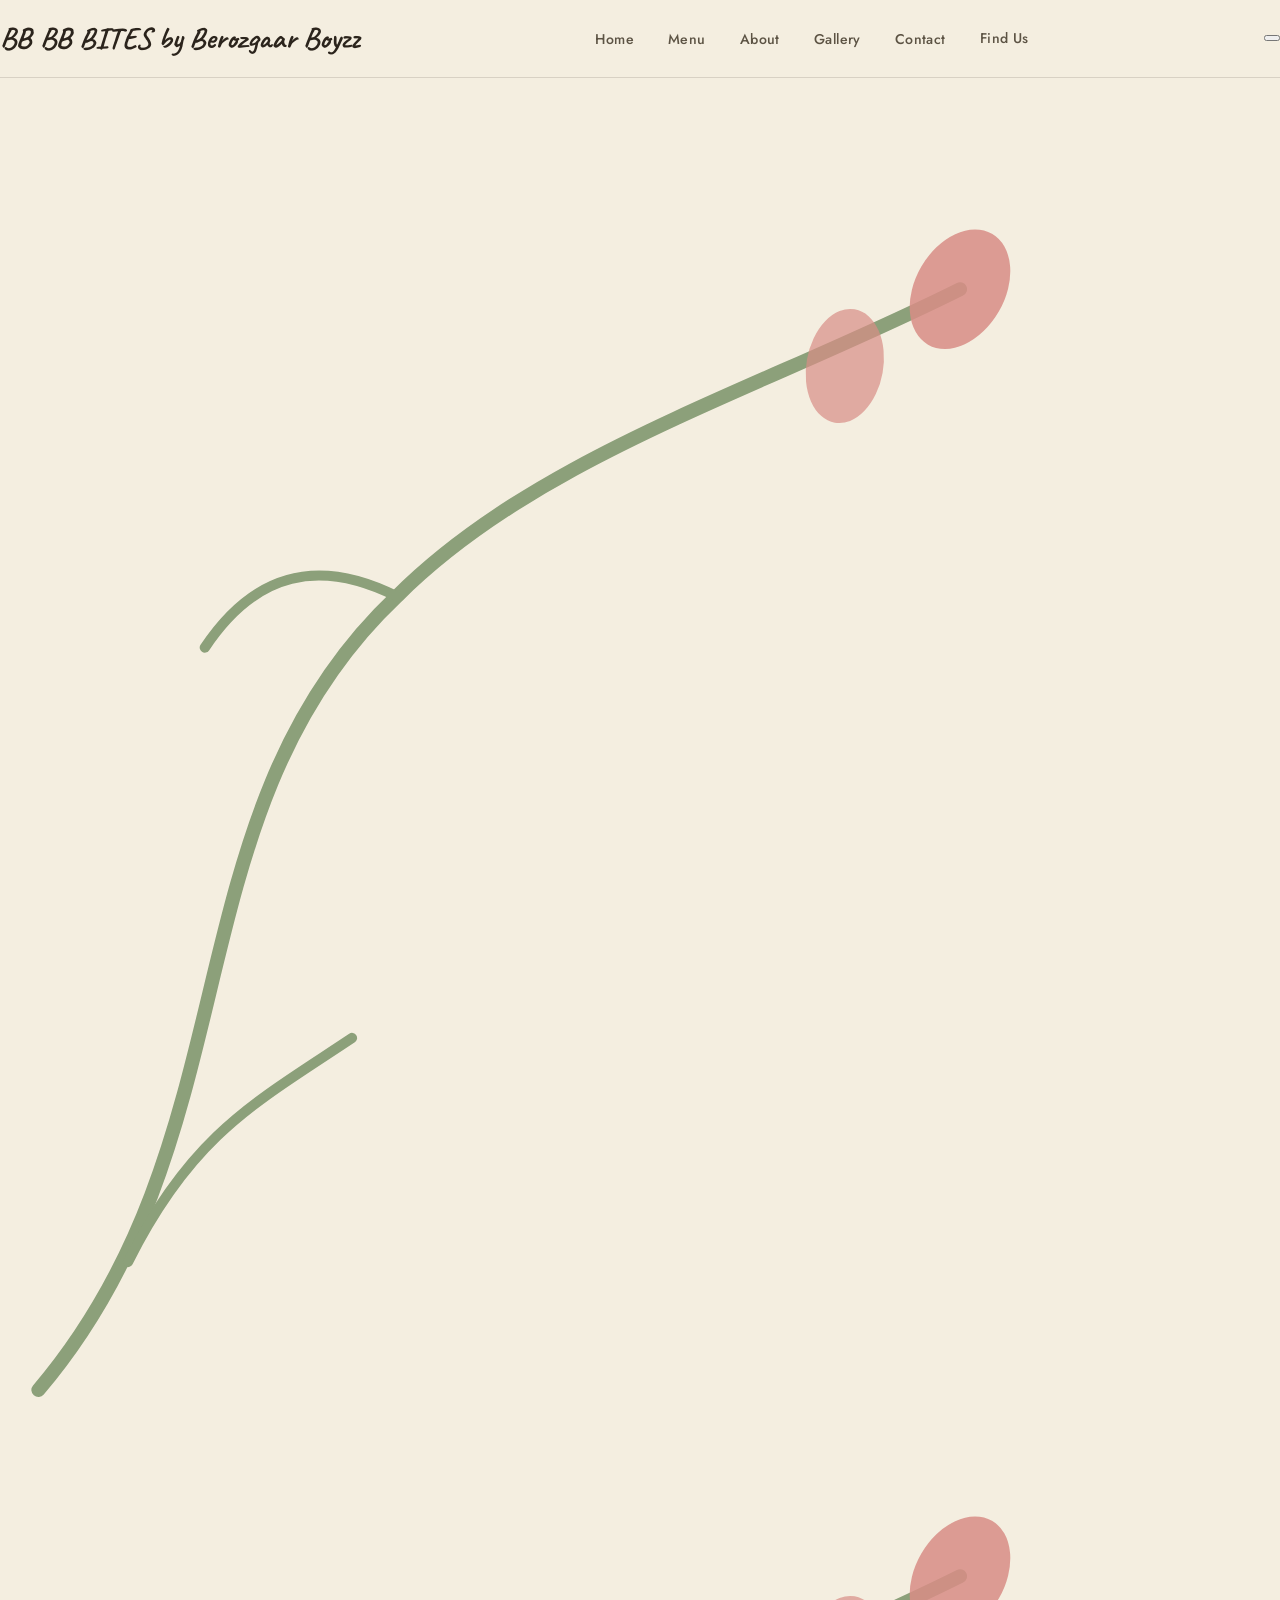
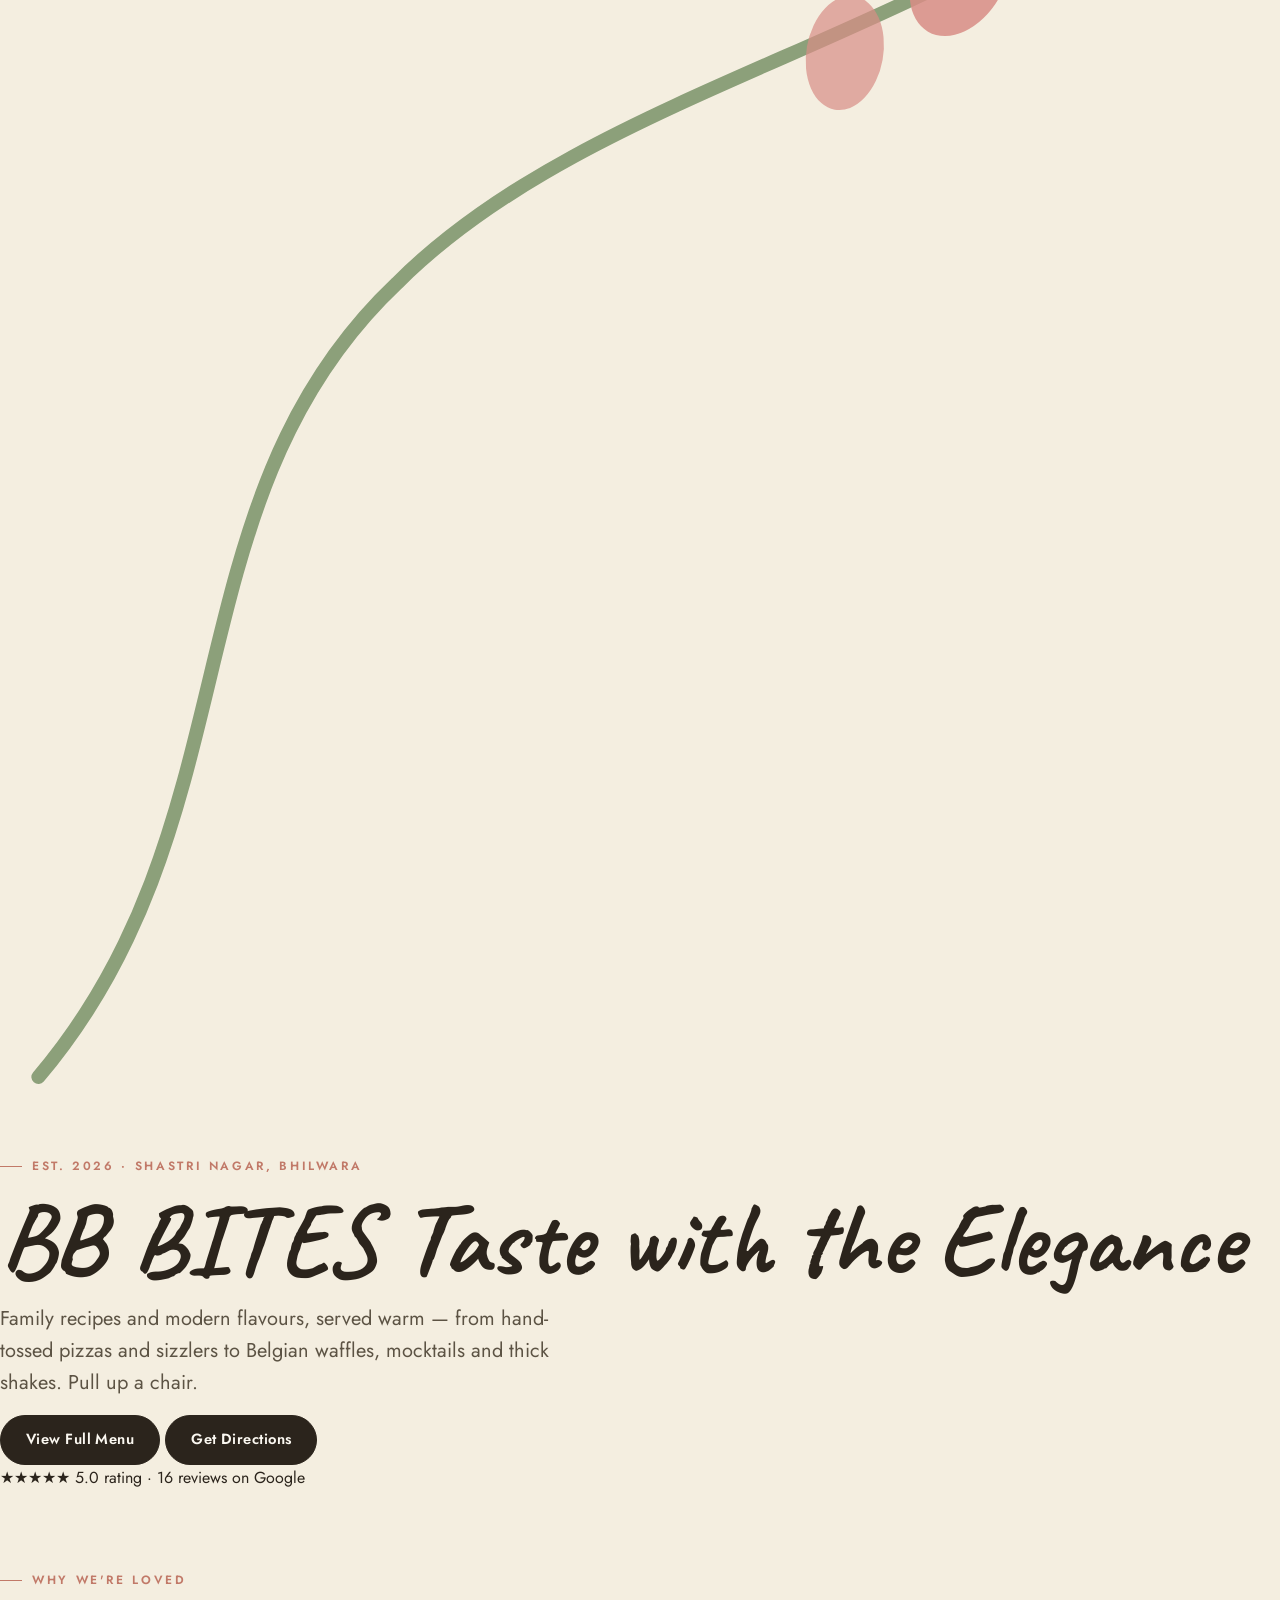
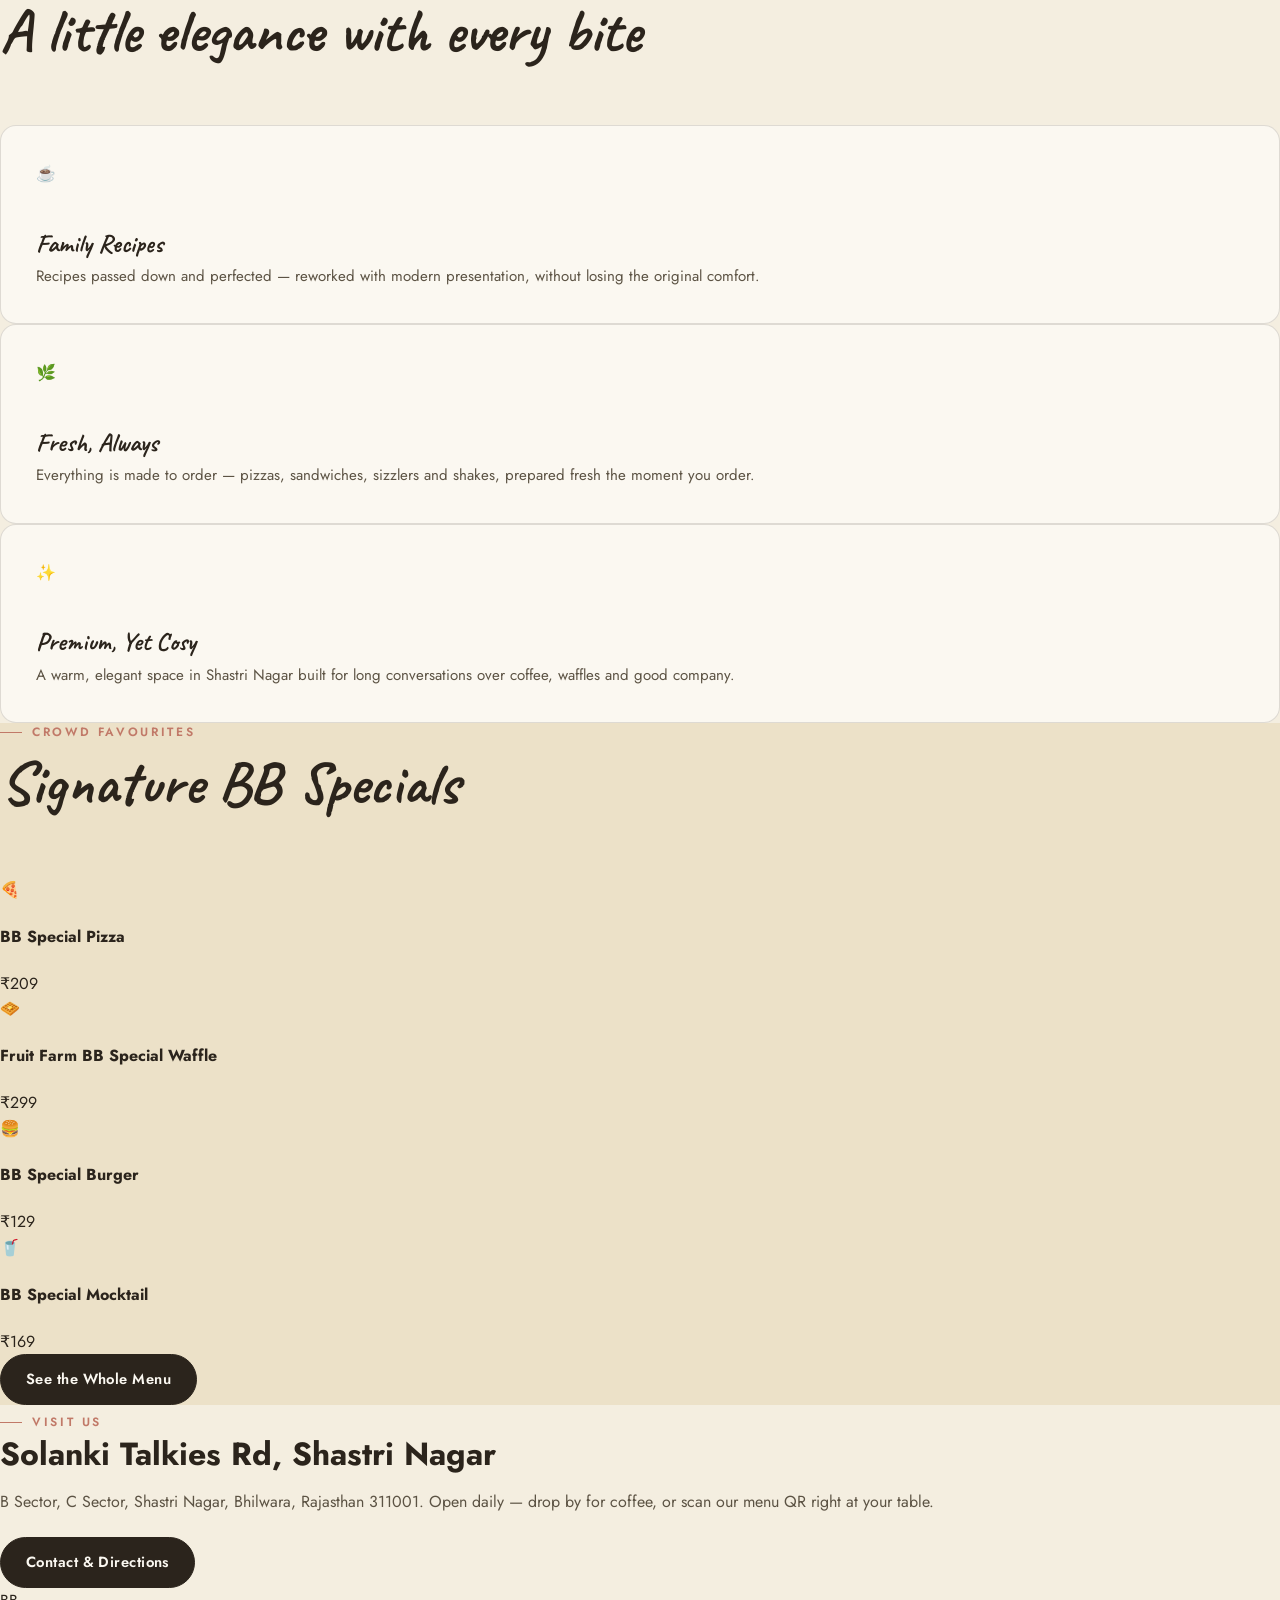
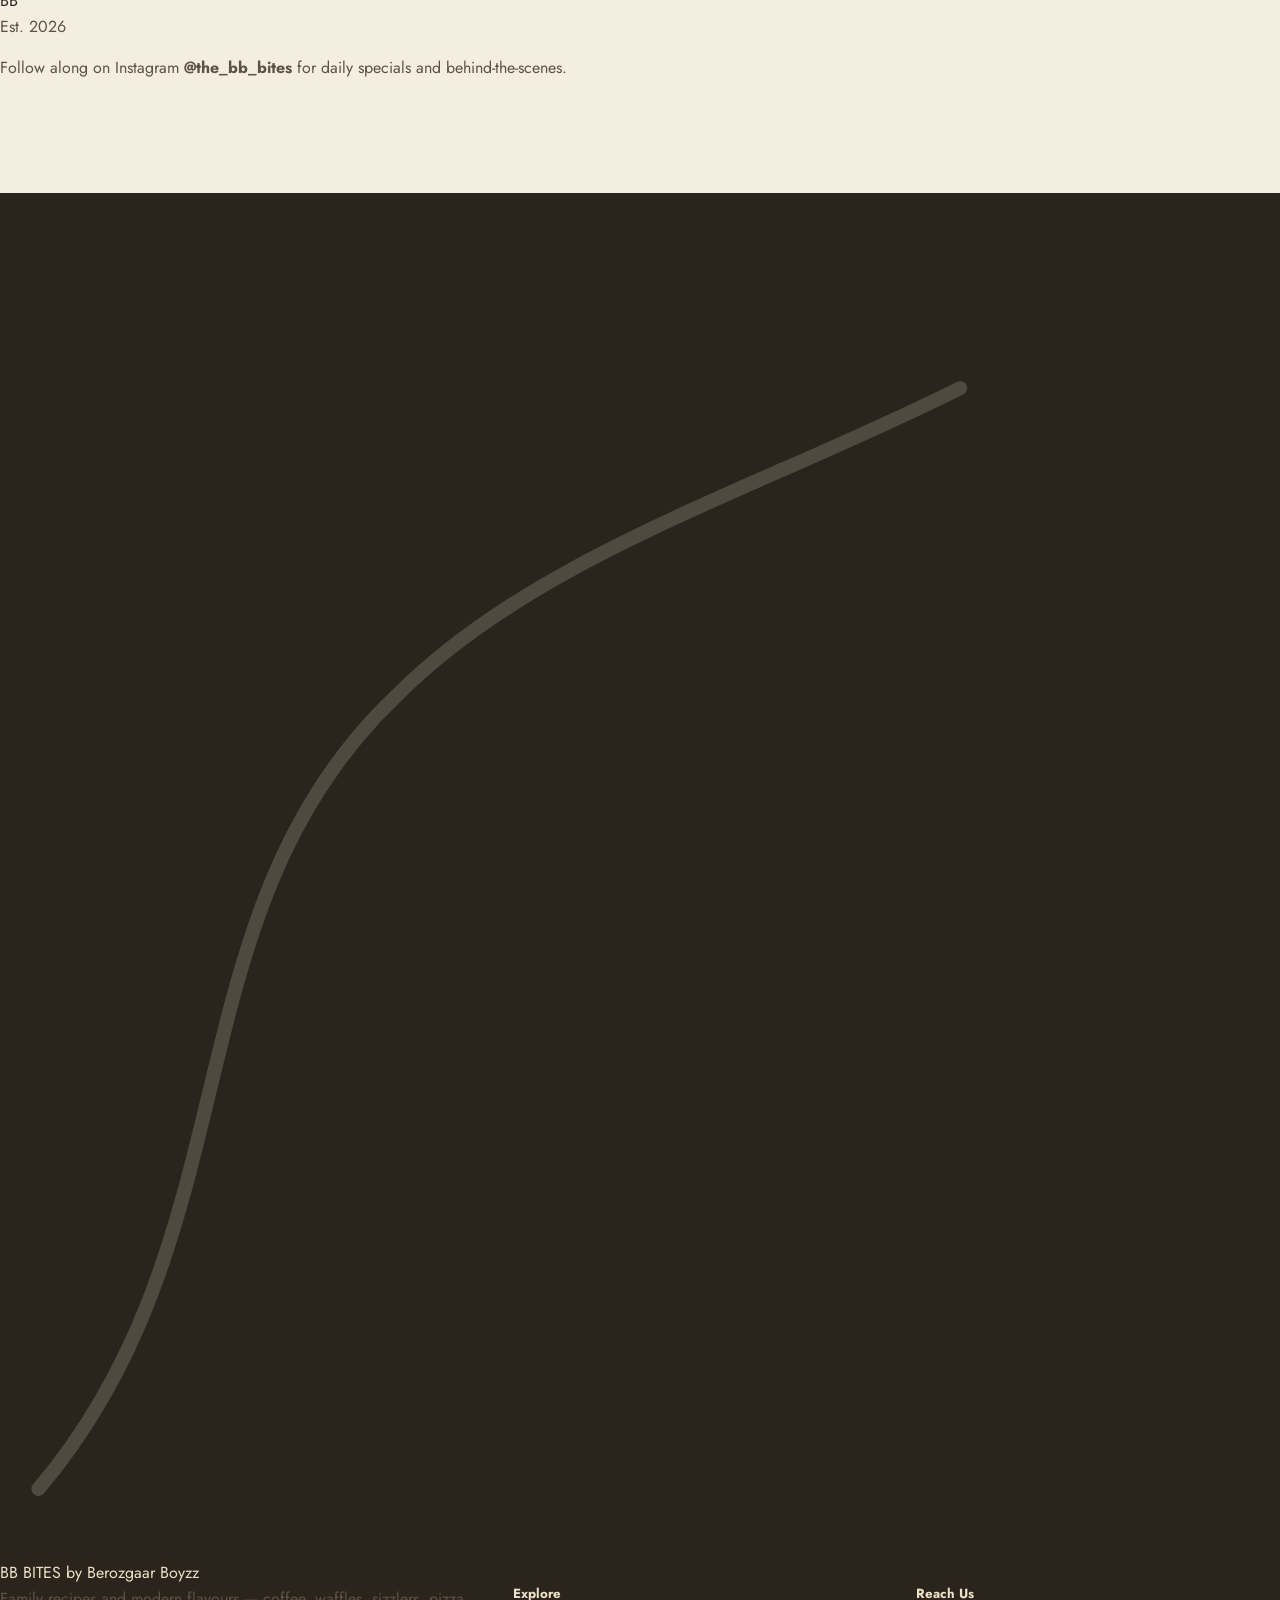
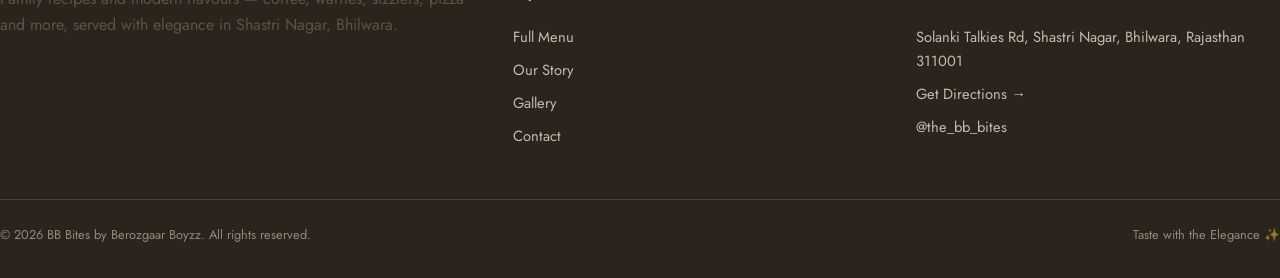
==== index.html @ 4255283d "Fix stylesheet link in index.html" ====
<!DOCTYPE html>
<html lang="en">
<head>
<meta charset="UTF-8">
<meta name="viewport" content="width=device-width, initial-scale=1.0">
<title>BB Bites by Berozgaar Boyzz — Taste with the Elegance</title>
<meta name="description" content="BB Bites — a cosy Bhilwara cafe serving coffee, waffles, sizzlers, pizza, shakes and more. Family recipes, modern flavours.">
<link rel="icon" href="data:,">
<link rel="stylesheet" href="style.css">
</head>
<body>

<header class="site-header">
  <nav class="nav wrap">
    <a href="index.html" class="brand">
      <span class="brand-badge">BB</span>
      <span class="brand-text">
        <span class="name">BB BITES</span>
        <span class="tag">by Berozgaar Boyzz</span>
      </span>
    </a>
    <ul class="nav-links">
      <li><a href="index.html">Home</a></li>
      <li><a href="menu.html">Menu</a></li>
      <li><a href="about.html">About</a></li>
      <li><a href="gallery.html">Gallery</a></li>
      <li><a href="contact.html">Contact</a></li>
      <li><a href="contact.html#location" class="nav-cta">Find Us</a></li>
    </ul>
    <button class="burger" aria-label="Toggle menu" aria-expanded="false"><span></span></button>
  </nav>
</header>

<main>

  <!-- HERO -->
  <section class="hero">
    <div class="hero-blob"></div>
    <svg class="leaf-corner tl" viewBox="0 0 200 200" aria-hidden="true">
      <path d="M6 190 C 40 150, 26 100, 62 66 C 84 44, 118 34, 150 18" stroke="#8CA07A" stroke-width="2.2" fill="none" stroke-linecap="round"/>
      <path d="M20 170 C 30 150, 40 145, 55 135" stroke="#8CA07A" stroke-width="1.6" fill="none" stroke-linecap="round"/>
      <ellipse cx="150" cy="18" rx="7" ry="10" fill="#D98E86" opacity="0.85" transform="rotate(30 150 18)"/>
      <ellipse cx="132" cy="30" rx="6" ry="9" fill="#D98E86" opacity="0.7" transform="rotate(10 132 30)"/>
      <path d="M62 66 C 50 60, 40 62, 32 74" stroke="#8CA07A" stroke-width="1.6" fill="none" stroke-linecap="round"/>
    </svg>
    <svg class="leaf-corner tr" viewBox="0 0 200 200" aria-hidden="true">
      <path d="M6 190 C 40 150, 26 100, 62 66 C 84 44, 118 34, 150 18" stroke="#8CA07A" stroke-width="2.2" fill="none" stroke-linecap="round"/>
      <ellipse cx="150" cy="18" rx="7" ry="10" fill="#D98E86" opacity="0.85" transform="rotate(30 150 18)"/>
      <ellipse cx="132" cy="30" rx="6" ry="9" fill="#D98E86" opacity="0.7" transform="rotate(10 132 30)"/>
    </svg>
    <div class="wrap">
      <span class="eyebrow">Est. 2026 · Shastri Nagar, Bhilwara</span>
      <h1>BB BITES
        <span class="script">Taste with the Elegance</span>
      </h1>
      <p class="lede">Family recipes and modern flavours, served warm — from hand-tossed pizzas and sizzlers to Belgian waffles, mocktails and thick shakes. Pull up a chair.</p>
      <div class="hero-actions">
        <a href="menu.html" class="btn btn-solid">View Full Menu</a>
        <a href="contact.html#location" class="btn btn-outline">Get Directions</a>
      </div>
      <div class="rating-strip">
        <span class="stars">★★★★★</span>
        <span>5.0 rating · 16 reviews on Google</span>
      </div>
    </div>
  </section>

  <!-- WHY BB BITES -->
  <section class="section">
    <div class="wrap">
      <div class="section-head">
        <span class="eyebrow">Why we're loved</span>
        <h2>A little elegance with every bite</h2>
        <div class="divider"></div>
      </div>
      <div class="grid-3">
        <div class="card">
          <div class="icon">☕</div>
          <h3>Family Recipes</h3>
          <p>Recipes passed down and perfected — reworked with modern presentation, without losing the original comfort.</p>
        </div>
        <div class="card">
          <div class="icon">🌿</div>
          <h3>Fresh, Always</h3>
          <p>Everything is made to order — pizzas, sandwiches, sizzlers and shakes, prepared fresh the moment you order.</p>
        </div>
        <div class="card">
          <div class="icon">✨</div>
          <h3>Premium, Yet Cosy</h3>
          <p>A warm, elegant space in Shastri Nagar built for long conversations over coffee, waffles and good company.</p>
        </div>
      </div>
    </div>
  </section>

  <!-- SIGNATURE PICKS -->
  <section class="section" style="background:var(--cream-deep);">
    <div class="wrap">
      <div class="section-head">
        <span class="eyebrow">Crowd favourites</span>
        <h2>Signature BB Specials</h2>
        <div class="divider"></div>
      </div>
      <div class="dish-strip">
        <div class="dish">
          <span class="emoji">🍕</span>
          <h4>BB Special Pizza</h4>
          <span class="price">₹209</span>
        </div>
        <div class="dish">
          <span class="emoji">🧇</span>
          <h4>Fruit Farm BB Special Waffle</h4>
          <span class="price">₹299</span>
        </div>
        <div class="dish">
          <span class="emoji">🍔</span>
          <h4>BB Special Burger</h4>
          <span class="price">₹129</span>
        </div>
        <div class="dish">
          <span class="emoji">🥤</span>
          <h4>BB Special Mocktail</h4>
          <span class="price">₹169</span>
        </div>
      </div>
      <div class="insta-cta">
        <a href="menu.html" class="btn btn-outline">See the Whole Menu</a>
      </div>
    </div>
  </section>

  <!-- QUICK CONTACT / QR TEASER -->
  <section class="section">
    <div class="wrap grid-2">
      <div>
        <span class="eyebrow">Visit us</span>
        <h2 style="font-family:var(--f-display); font-size:2rem; margin:0.2em 0 0.5em;">Solanki Talkies Rd, Shastri Nagar</h2>
        <p style="color:var(--ink-soft); line-height:1.7;">B Sector, C Sector, Shastri Nagar, Bhilwara, Rajasthan 311001. Open daily — drop by for coffee, or scan our menu QR right at your table.</p>
        <div class="hero-actions" style="justify-content:flex-start; margin-top:1.4rem;">
          <a href="contact.html" class="btn btn-solid">Contact &amp; Directions</a>
        </div>
      </div>
      <div class="story-figure">
        <div class="badge-lg">BB</div>
        <p class="est">Est. 2026</p>
        <p style="color:var(--ink-soft); margin-top:10px;">Follow along on Instagram <strong>@the_bb_bites</strong> for daily specials and behind-the-scenes.</p>
      </div>
    </div>
  </section>

</main>

<footer class="site-footer">
  <svg class="leaf-corner br" viewBox="0 0 200 200" aria-hidden="true" style="opacity:0.18;">
    <path d="M6 190 C 40 150, 26 100, 62 66 C 84 44, 118 34, 150 18" stroke="#F8F2E4" stroke-width="2.2" fill="none" stroke-linecap="round"/>
  </svg>
  <div class="wrap">
    <div class="footer-grid">
      <div class="footer-brand">
        <span class="name">BB BITES</span>
        <span class="tag">by Berozgaar Boyzz</span>
        <p>Family recipes and modern flavours — coffee, waffles, sizzlers, pizza and more, served with elegance in Shastri Nagar, Bhilwara.</p>
      </div>
      <div class="footer-col">
        <h5>Explore</h5>
        <a href="menu.html">Full Menu</a>
        <a href="about.html">Our Story</a>
        <a href="gallery.html">Gallery</a>
        <a href="contact.html">Contact</a>
      </div>
      <div class="footer-col">
        <h5>Reach Us</h5>
        <p>Solanki Talkies Rd, Shastri Nagar, Bhilwara, Rajasthan 311001</p>
        <a href="https://maps.app.goo.gl/3ur3Chd5AxErweRk6?g_st=iw" target="_blank" rel="noopener">Get Directions →</a>
        <a href="https://instagram.com/the_bb_bites" target="_blank" rel="noopener">@the_bb_bites</a>
      </div>
    </div>
    <div class="footer-bottom">
      <span>© 2026 BB Bites by Berozgaar Boyzz. All rights reserved.</span>
      <span>Taste with the Elegance ✨</span>
    </div>
  </div>
</footer>

<script src="js/script.js"></script>
</body>
</html>
---- style.css ----
/* ==========================================================================
   BB BITES — by Berozgaar Boyzz
   Design tokens: warm cream paper, espresso ink linework, dusty blush
   coffee-cherry accent, sage leaf accent, brushed marker headings.
   ========================================================================== */

@import url('https://fonts.googleapis.com/css2?family=Caveat:wght@500;600;700&family=Jost:ital,wght@0,300;0,400;0,500;0,600;0,700;1,400&display=swap');

:root{
  --cream:        #f4eee0;
  --cream-deep:   #ece1c8;
  --paper:        #fbf8f1;
  --ink:          #2b241c;
  --ink-soft:     #5c5344;
  --blush:        #d9a79c;
  --blush-deep:   #c17968;
  --sage:         #90996e;
  --sage-deep:    #6d7650;
  --gold:         #b9924f;
  --line:         rgba(43,36,28,0.14);

  --script: 'Caveat', cursive;
  --body: 'Jost', sans-serif;

  --radius-s: 6px;
  --radius-m: 16px;
  --radius-l: 32px;

  --shadow: 0 10px 30px -12px rgba(43,36,28,0.25);
  --maxw: 1180px;

  --ease: cubic-bezier(.22,1,.36,1);
}

*, *::before, *::after{ box-sizing: border-box; }
html{ scroll-behavior: smooth; }

@media (prefers-reduced-motion: reduce){
  html{ scroll-behavior: auto; }
  *, *::before, *::after{
    animation-duration: 0.01ms !important;
    animation-iteration-count: 1 !important;
    transition-duration: 0.01ms !important;
    scroll-behavior: auto !important;
  }
}

body{
  margin: 0;
  background: var(--cream);
  color: var(--ink);
  font-family: var(--body);
  font-weight: 400;
  line-height: 1.6;
  -webkit-font-smoothing: antialiased;
  overflow-x: hidden;
}

img{ max-width: 100%; display: block; }
a{ color: inherit; text-decoration: none; }
ul{ list-style: none; margin: 0; padding: 0; }
button{ font-family: inherit; }

::selection{ background: var(--blush); color: var(--paper); }

:focus-visible{
  outline: 2px solid var(--blush-deep);
  outline-offset: 3px;
  border-radius: 4px;
}

.container{
  width: 100%;
  max-width: var(--maxw);
  margin-inline: auto;
  padding-inline: clamp(20px, 5vw, 56px);
}

/* ---------- background texture: soft organic blobs, everywhere ---------- */
.blob-field{
  position: absolute;
  inset: 0;
  overflow: hidden;
  pointer-events: none;
  z-index: 0;
}
.blob{
  position: absolute;
  border-radius: 50%;
  filter: blur(2px);
  opacity: 0.55;
}
.blob.--blush{ background: var(--blush); }
.blob.--sage{ background: var(--sage); opacity: 0.35; }
.blob.--gold{ background: var(--gold); opacity: 0.25; }

/* ---------- typography ---------- */
.eyebrow{
  font-family: var(--body);
  font-size: 0.75rem;
  letter-spacing: 0.22em;
  text-transform: uppercase;
  color: var(--blush-deep);
  font-weight: 600;
  display: inline-flex;
  align-items: center;
  gap: 10px;
}
.eyebrow::before{
  content:'';
  width: 22px;
  height: 1px;
  background: var(--blush-deep);
  display: inline-block;
}

h1, h2, h3, .script{
  font-family: var(--script);
  font-weight: 700;
  line-height: 1.05;
  margin: 0;
  color: var(--ink);
}

h1{ font-size: clamp(3.2rem, 9vw, 6.4rem); }
h2{ font-size: clamp(2.4rem, 6vw, 3.8rem); }
h3{ font-size: clamp(1.7rem, 4vw, 2.2rem); }

p{ margin: 0 0 1rem; color: var(--ink-soft); }
p:last-child{ margin-bottom: 0; }

.lede{
  font-size: clamp(1.05rem, 2vw, 1.25rem);
  max-width: 46ch;
  color: var(--ink-soft);
}

.section-head{
  display: flex;
  flex-direction: column;
  gap: 10px;
  margin-bottom: clamp(2rem, 5vw, 3.2rem);
}
.section-head.--center{ align-items: center; text-align: center; }

/* ---------- buttons ---------- */
.btn{
  --btn-bg: var(--ink);
  --btn-fg: var(--paper);
  display: inline-flex;
  align-items: center;
  gap: 10px;
  padding: 0.85em 1.7em;
  border-radius: 999px;
  background: var(--btn-bg);
  color: var(--btn-fg);
  font-weight: 600;
  font-size: 0.92rem;
  letter-spacing: 0.03em;
  border: 1px solid var(--btn-bg);
  cursor: pointer;
  transition: transform .35s var(--ease), background .3s var(--ease), color .3s var(--ease);
  white-space: nowrap;
}
.btn:hover{ transform: translateY(-3px); }
.btn.--ghost{
  --btn-bg: transparent;
  --btn-fg: var(--ink);
  border-color: var(--ink);
}
.btn.--ghost:hover{ background: var(--ink); color: var(--paper); }
.btn.--blush{ --btn-bg: var(--blush-deep); --btn-fg: var(--paper); border-color: var(--blush-deep); }
.btn-row{ display: flex; gap: 14px; flex-wrap: wrap; }

/* ---------- header / nav ---------- */
.site-header{
  position: sticky;
  top: 0;
  z-index: 100;
  background: rgba(244,238,224,0.86);
  backdrop-filter: blur(10px) saturate(1.1);
  border-bottom: 1px solid var(--line);
}
.nav{
  display: flex;
  align-items: center;
  justify-content: space-between;
  padding-block: 14px;
}
.brand{
  display: flex;
  align-items: baseline;
  gap: 8px;
  font-family: var(--script);
  font-size: 1.9rem;
  font-weight: 700;
  color: var(--ink);
}
.brand small{
  font-family: var(--body);
  font-size: 0.6rem;
  letter-spacing: 0.18em;
  text-transform: uppercase;
  color: var(--blush-deep);
  font-weight: 600;
}
.nav-links{
  display: flex;
  align-items: center;
  gap: clamp(18px, 3vw, 34px);
}
.nav-links a{
  position: relative;
  font-size: 0.88rem;
  letter-spacing: 0.03em;
  font-weight: 500;
  color: var(--ink-soft);
  padding-block: 4px;
}
.nav-links a::after{
  content:'';
  position: absolute;
  left: 0; right: 0; bottom: -3px;
  height: 2px;
  background: var(--blush-deep);
  transform: scaleX(0);
  transform-origin: right;
  transition: transform .35s var(--ease);
}
.nav-links a:hover,
.nav-links a[aria-current="page"]{ color: var(--ink); }
.nav-links a:hover::after,
.nav-links a[aria-current="page"]::after{ transform: scaleX(1); transform-origin: left; }

.nav-cta{ display: flex; align-items: center; gap: 16px; }
.nav-toggle{
  display: none;
  width: 42px; height: 42px;
  border-radius: 50%;
  border: 1px solid var(--line);
  background: var(--paper);
  align-items: center;
  justify-content: center;
  cursor: pointer;
}
.nav-toggle span,
.nav-toggle span::before,
.nav-toggle span::after{
  content:'';
  display: block;
  width: 18px; height: 2px;
  background: var(--ink);
  position: relative;
  transition: transform .3s var(--ease), opacity .3s var(--ease);
}
.nav-toggle span::before{ position: absolute; top: -6px; }
.nav-toggle span::after{ position: absolute; top: 6px; }
.nav-toggle[aria-expanded="true"] span{ background: transparent; }
.nav-toggle[aria-expanded="true"] span::before{ transform: translateY(6px) rotate(45deg); }
.nav-toggle[aria-expanded="true"] span::after{ transform: translateY(-6px) rotate(-45deg); }

/* ---------- footer ---------- */
.site-footer{
  background: var(--ink);
  color: var(--cream-deep);
  padding-block: clamp(3rem, 8vw, 5rem) 2rem;
  margin-top: clamp(4rem, 10vw, 7rem);
}
.footer-grid{
  display: grid;
  grid-template-columns: 1.3fr 1fr 1fr;
  gap: 2.5rem;
  padding-bottom: 2.5rem;
  border-bottom: 1px solid rgba(244,238,224,0.14);
}
.site-footer .brand{ color: var(--cream); }
.site-footer .brand small{ color: var(--blush); }
.footer-col h4{
  font-family: var(--body);
  font-size: 0.75rem;
  letter-spacing: 0.18em;
  text-transform: uppercase;
  color: var(--blush);
  margin: 0 0 1rem;
}
.footer-col a, .footer-col p{
  display: block;
  color: rgba(244,238,224,0.75);
  font-size: 0.92rem;
  margin-bottom: 0.6rem;
}
.footer-col a:hover{ color: var(--cream); }
.footer-bottom{
  display: flex;
  justify-content: space-between;
  flex-wrap: wrap;
  gap: 10px;
  padding-top: 1.6rem;
  font-size: 0.8rem;
  color: rgba(244,238,224,0.5);
}

/* ---------- reveal on scroll ---------- */
.reveal{
  opacity: 0;
  transform: translateY(26px);
  transition: opacity .8s var(--ease), transform .8s var(--ease);
}
.reveal.is-visible{ opacity: 1; transform: none; }

/* ---------- hero ---------- */
.hero{
  position: relative;
  padding-block: clamp(3.5rem, 10vw, 6rem) clamp(3rem, 8vw, 5rem);
  overflow: hidden;
}
.hero-inner{
  position: relative;
  z-index: 1;
  display: grid;
  grid-template-columns: 1fr;
  gap: 2rem;
  text-align: center;
  justify-items: center;
}
.hero .eyebrow{ margin-bottom: 0.4rem; }
.hero h1{ margin-block: 0.2rem 0.6rem; }
.hero-tag{
  font-family: var(--script);
  font-size: clamp(1.2rem, 2.4vw, 1.7rem);
  color: var(--blush-deep);
}
.stamp{
  position: relative;
  width: 120px; height: 120px;
  border: 1.5px dashed var(--sage-deep);
  border-radius: 50%;
  display: flex;
  align-items: center;
  justify-content: center;
  transform: rotate(-8deg);
  margin-top: 1rem;
}
.stamp span{
  font-family: var(--script);
  font-size: 0.95rem;
  font-weight: 700;
  color: var(--sage-deep);
  text-align: center;
  line-height: 1.2;
}

/* ---------- page hero (inner pages) ---------- */
.page-hero{
  position: relative;
  padding-block: clamp(3rem, 8vw, 4.5rem) clamp(2rem, 5vw, 3rem);
  text-align: center;
}
.page-hero .eyebrow{ justify-content: center; }
.page-hero h1{ margin-top: 0.3rem; }

/* ---------- cards / grid ---------- */
.grid{
  display: grid;
  gap: clamp(1.2rem, 3vw, 2rem);
}
.grid.--3{ grid-template-columns: repeat(3, 1fr); }
.grid.--4{ grid-template-columns: repeat(4, 1fr); }
.grid.--2{ grid-template-columns: repeat(2, 1fr); }

.card{
  background: var(--paper);
  border: 1px solid var(--line);
  border-radius: var(--radius-m);
  padding: clamp(1.6rem, 3vw, 2.2rem);
  transition: transform .4s var(--ease), box-shadow .4s var(--ease);
}
.card:hover{ transform: translateY(-6px); box-shadow: var(--shadow); }
.card .icon{
  width: 52px; height: 52px;
  margin-bottom: 1.1rem;
  color: var(--blush-deep);
}
.card h3{ font-size: 1.6rem; margin-bottom: 0.4rem; }
.card p{ font-size: 0.94rem; }

/* ---------- menu (ticket style) ---------- */
.menu-tabs{
  display: flex;
  flex-wrap: wrap;
  gap: 10px;
  justify-content: center;
  margin-bottom: clamp(2rem, 5vw, 3rem);
}
.menu-tab{
  padding: 0.55em 1.3em;
  border-radius: 999px;
  border: 1px solid var(--line);
  background: var(--paper);
  font-size: 0.85rem;
  font-weight: 500;
  letter-spacing: 0.03em;
  color: var(--ink-soft);
  cursor: pointer;
  transition: all .3s var(--ease);
}
.menu-tab:hover{ border-color: var(--blush-deep); color: var(--ink); }
.menu-tab.is-active{
  background: var(--ink);
  border-color: var(--ink);
  color: var(--paper);
}

.menu-groups{
  display: grid;
  grid-template-columns: repeat(2, 1fr);
  gap: clamp(1.5rem, 3vw, 2.5rem);
}
.menu-card{
  background: var(--paper);
  border-radius: var(--radius-m);
  border: 1px solid var(--line);
  padding: clamp(1.6rem, 3vw, 2.2rem);
  position: relative;
}
.menu-card::before{
  content: attr(data-index);
  position: absolute;
  top: 18px; right: 22px;
  font-family: var(--script);
  font-size: 2.4rem;
  color: var(--line);
  font-weight: 700;
  line-height: 1;
}
.menu-card-head{
  display: flex;
  align-items: baseline;
  gap: 10px;
  margin-bottom: 1.3rem;
  border-bottom: 1px dashed var(--line);
  padding-bottom: 0.9rem;
}
.menu-card-head h3{ font-size: 1.9rem; }
.menu-card-head span{
  font-size: 0.72rem;
  letter-spacing: 0.14em;
  text-transform: uppercase;
  color: var(--sage-deep);
  font-weight: 600;
}
.menu-item{
  display: flex;
  align-items: baseline;
  gap: 8px;
  padding-block: 0.5rem;
  font-size: 0.97rem;
}
.menu-item .name{ color: var(--ink); font-weight: 500; white-space: nowrap; }
.menu-item .leader{
  flex: 1;
  border-bottom: 1px dotted var(--line);
  transform: translateY(-4px);
  min-width: 12px;
}
.menu-item .price{
  font-weight: 600;
  color: var(--blush-deep);
  white-space: nowrap;
  font-variant-numeric: tabular-nums;
}
.menu-item .note{
  display: block;
  font-size: 0.76rem;
  color: var(--ink-soft);
  opacity: 0.8;
}

/* ---------- gallery ---------- */
.gallery-grid{
  display: grid;
  grid-template-columns: repeat(4, 1fr);
  gap: 1rem;
}
.gallery-tile{
  aspect-ratio: 1;
  border-radius: var(--radius-m);
  display: flex;
  flex-direction: column;
  align-items: center;
  justify-content: center;
  gap: 0.6rem;
  text-align: center;
  padding: 1rem;
  position: relative;
  overflow: hidden;
  border: 1px solid var(--line);
}
.gallery-tile svg{ width: 40%; height: 40%; color: var(--ink); opacity: 0.85; }
.gallery-tile span{
  font-family: var(--script);
  font-size: 1.25rem;
  font-weight: 700;
}
.gallery-tile.--a{ background: var(--blush); }
.gallery-tile.--b{ background: var(--cream-deep); }
.gallery-tile.--c{ background: var(--sage); opacity: 0.9; }
.gallery-tile.--d{ background: var(--paper); }
.gallery-tile.--wide{ grid-column: span 2; }

/* ---------- about ---------- */
.about-split{
  display: grid;
  grid-template-columns: 0.9fr 1.1fr;
  gap: clamp(2rem, 6vw, 4rem);
  align-items: center;
}
.timeline{
  display: flex;
  flex-direction: column;
  gap: 1.6rem;
  margin-top: 1rem;
}
.timeline-item{
  display: grid;
  grid-template-columns: 90px 1fr;
  gap: 1rem;
  padding-bottom: 1.6rem;
  border-bottom: 1px solid var(--line);
}
.timeline-item:last-child{ border-bottom: none; padding-bottom: 0; }
.timeline-item .yr{
  font-family: var(--script);
  font-size: 1.6rem;
  font-weight: 700;
  color: var(--blush-deep);
}
.timeline-item h4{
  font-family: var(--body);
  font-weight: 600;
  margin: 0 0 0.3rem;
  font-size: 1rem;
}
.timeline-item p{ font-size: 0.92rem; }

.value-list{
  display: grid;
  grid-template-columns: repeat(2,1fr);
  gap: 1.2rem;
  margin-top: 2rem;
}
.value-list li{
  display: flex;
  gap: 0.8rem;
  align-items: flex-start;
  font-size: 0.92rem;
  color: var(--ink-soft);
}
.value-list li b{ color: var(--ink); display:block; font-size: 0.98rem; margin-bottom: 2px;}

/* ---------- contact ---------- */
.contact-grid{
  display: grid;
  grid-template-columns: 1.1fr 0.9fr;
  gap: clamp(2rem, 5vw, 3rem);
  align-items: start;
}
.info-list{ display: flex; flex-direction: column; gap: 1.4rem; margin-top: 1.6rem; }
.info-row{ display: flex; gap: 1rem; align-items: flex-start; }
.info-row .icon{ width: 26px; height: 26px; color: var(--blush-deep); flex-shrink: 0; margin-top: 3px; }
.info-row h4{ font-family: var(--body); font-weight: 600; font-size: 0.95rem; margin: 0 0 2px; }
.info-row p{ font-size: 0.9rem; }

.rating-chip{
  display: inline-flex;
  align-items: center;
  gap: 8px;
  background: var(--paper);
  border: 1px solid var(--line);
  border-radius: 999px;
  padding: 0.5em 1em;
  font-size: 0.85rem;
  font-weight: 600;
  margin-top: 1.2rem;
}
.rating-chip .stars{ color: var(--gold); letter-spacing: 1px; }

.map-wrap{
  border-radius: var(--radius-l);
  overflow: hidden;
  border: 1px solid var(--line);
  box-shadow: var(--shadow);
}
.map-wrap iframe{ width: 100%; height: 360px; border: 0; display: block; }

.qr-card{
  background: var(--paper);
  border: 1px solid var(--line);
  border-radius: var(--radius-l);
  padding: clamp(1.8rem, 4vw, 2.6rem);
  text-align: center;
  position: relative;
}
.qr-card::before,
.qr-card::after{
  content:'';
  position: absolute;
  width: 22px; height: 22px;
  border-radius: 50%;
  background: var(--cream);
  top: 50%;
  transform: translateY(-50%);
}
.qr-card::before{ left: -11px; }
.qr-card::after{ right: -11px; }
#qrcode{
  display: inline-flex;
  padding: 14px;
  background: var(--paper);
  border: 1.5px dashed var(--sage-deep);
  border-radius: var(--radius-s);
  margin-block: 1.2rem;
}
#qrcode img, #qrcode canvas{ display: block; border-radius: 4px; }
.qr-card .fallback-link{
  font-size: 0.8rem;
  word-break: break-all;
  color: var(--ink-soft);
}

.social-row{ display: flex; gap: 12px; margin-top: 1.4rem; }
.social-btn{
  width: 44px; height: 44px;
  border-radius: 50%;
  border: 1px solid var(--line);
  display: flex;
  align-items: center;
  justify-content: center;
  transition: all .3s var(--ease);
}
.social-btn:hover{ background: var(--ink); color: var(--paper); transform: translateY(-3px); }
.social-btn svg{ width: 18px; height: 18px; }

/* ---------- misc bands ---------- */
.band{
  padding-block: clamp(3rem, 8vw, 5rem);
  position: relative;
}
.band.--paper{ background: var(--paper); }
.band.--ink{ background: var(--ink); color: var(--cream); }
.band.--ink h2, .band.--ink .script{ color: var(--cream); }
.band.--ink p{ color: rgba(244,238,224,0.75); }

.marquee{
  overflow: hidden;
  white-space: nowrap;
  border-top: 1px solid var(--line);
  border-bottom: 1px solid var(--line);
  padding-block: 1rem;
}
.marquee-track{
  display: inline-flex;
  gap: 2.4rem;
  animation: marquee 26s linear infinite;
}
.marquee span{
  font-family: var(--script);
  font-size: 1.6rem;
  color: var(--ink-soft);
  display: inline-flex;
  align-items: center;
  gap: 2.4rem;
}
.marquee span::after{ content:'✦'; color: var(--blush-deep); font-size: 1rem; }
@keyframes marquee{
  from{ transform: translateX(0); }
  to{ transform: translateX(-50%); }
}

/* ==========================================================================
   Responsive
   ========================================================================== */
@media (max-width: 980px){
  .grid.--4{ grid-template-columns: repeat(2, 1fr); }
  .grid.--3{ grid-template-columns: repeat(2, 1fr); }
  .menu-groups{ grid-template-columns: 1fr; }
  .about-split{ grid-template-columns: 1fr; }
  .contact-grid{ grid-template-columns: 1fr; }
  .value-list{ grid-template-columns: 1fr; }
  .footer-grid{ grid-template-columns: 1fr 1fr; }
}

@media (max-width: 760px){
  .nav-links{
    position: fixed;
    inset: 68px 16px auto 16px;
    background: var(--paper);
    border: 1px solid var(--line);
    border-radius: var(--radius-m);
    flex-direction: column;
    align-items: flex-start;
    padding: 1.4rem;
    gap: 1.1rem;
    box-shadow: var(--shadow);
    transform-origin: top right;
    transform: scale(0.96);
    opacity: 0;
    pointer-events: none;
    transition: opacity .25s var(--ease), transform .25s var(--ease);
  }
  .nav-links.is-open{
    opacity: 1;
    transform: scale(1);
    pointer-events: auto;
  }
  .nav-toggle{ display: flex; }
  .gallery-grid{ grid-template-columns: repeat(2, 1fr); }
  .gallery-tile.--wide{ grid-column: span 2; }
  .footer-grid{ grid-template-columns: 1fr; gap: 1.8rem; }
}

@media (max-width: 560px){
  .grid.--4, .grid.--3, .grid.--2{ grid-template-columns: 1fr; }
  .timeline-item{ grid-template-columns: 60px 1fr; }
  .btn-row{ justify-content: center; }
}
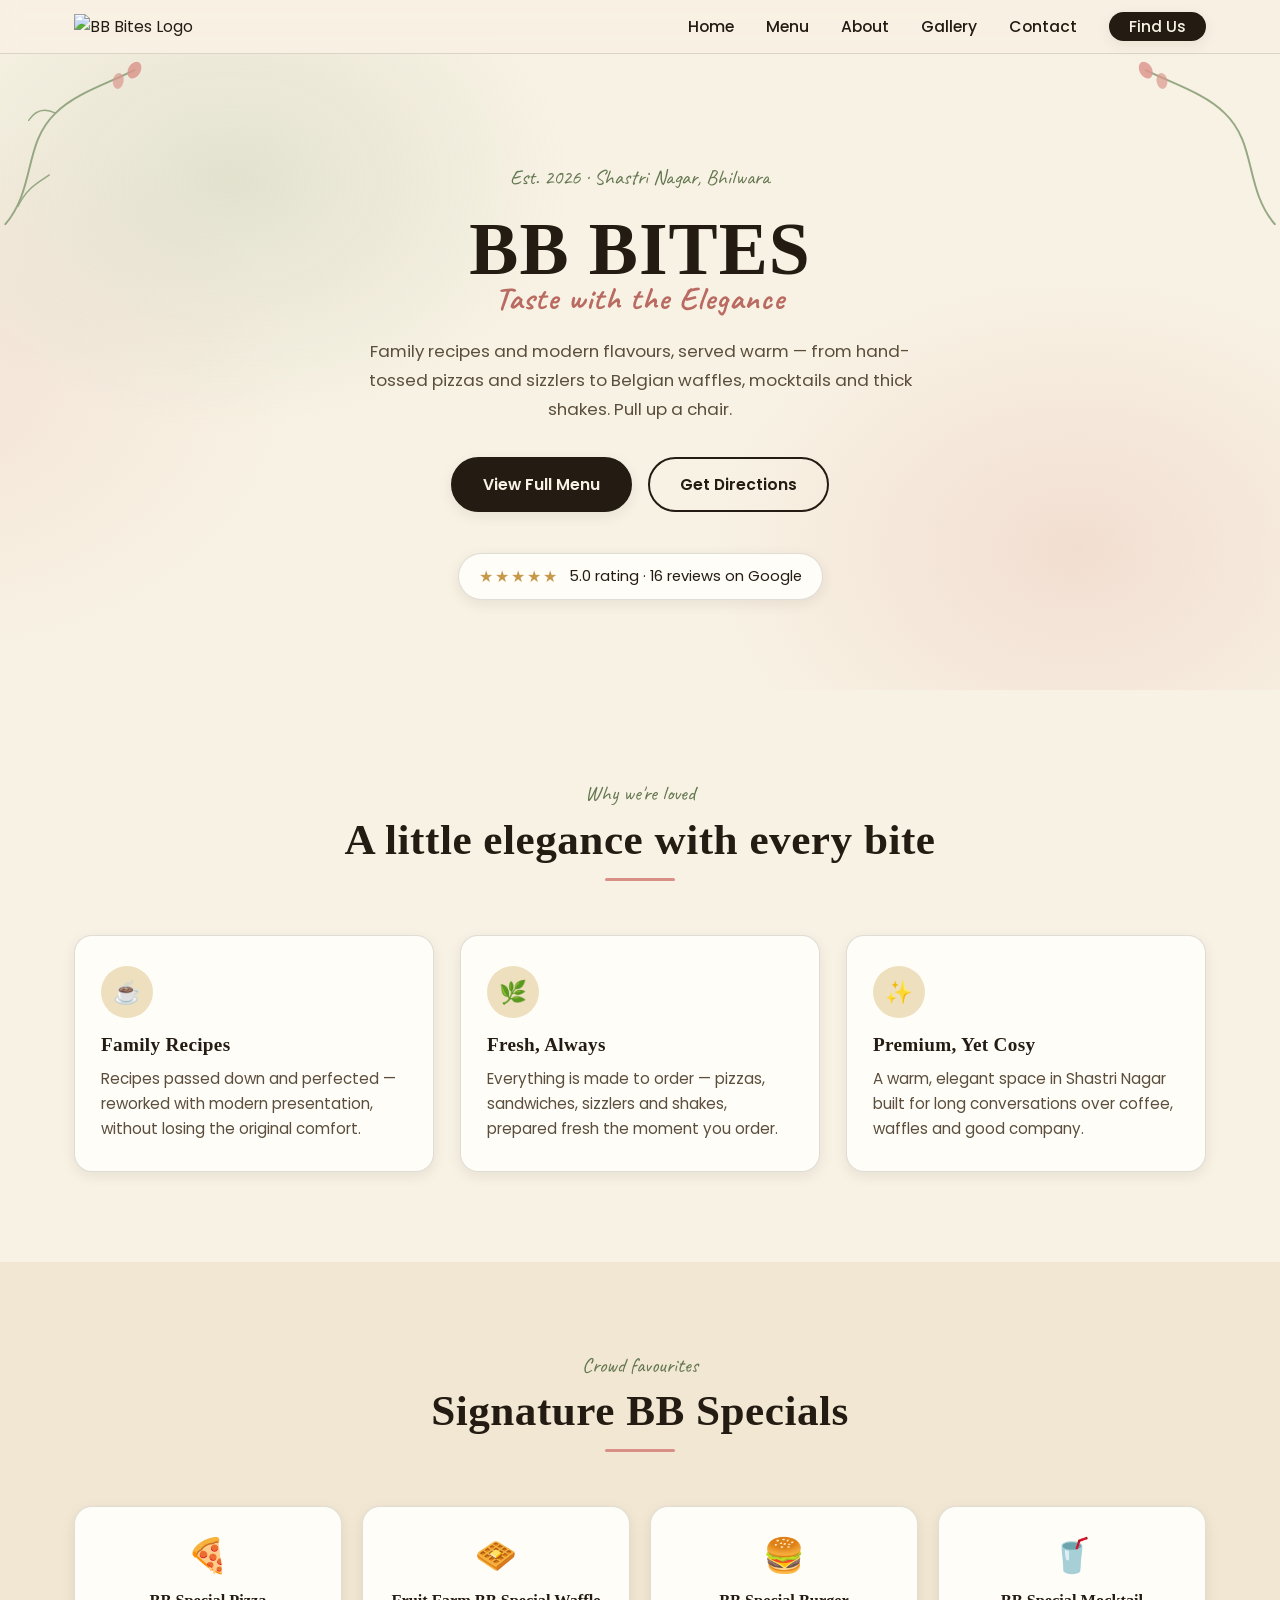
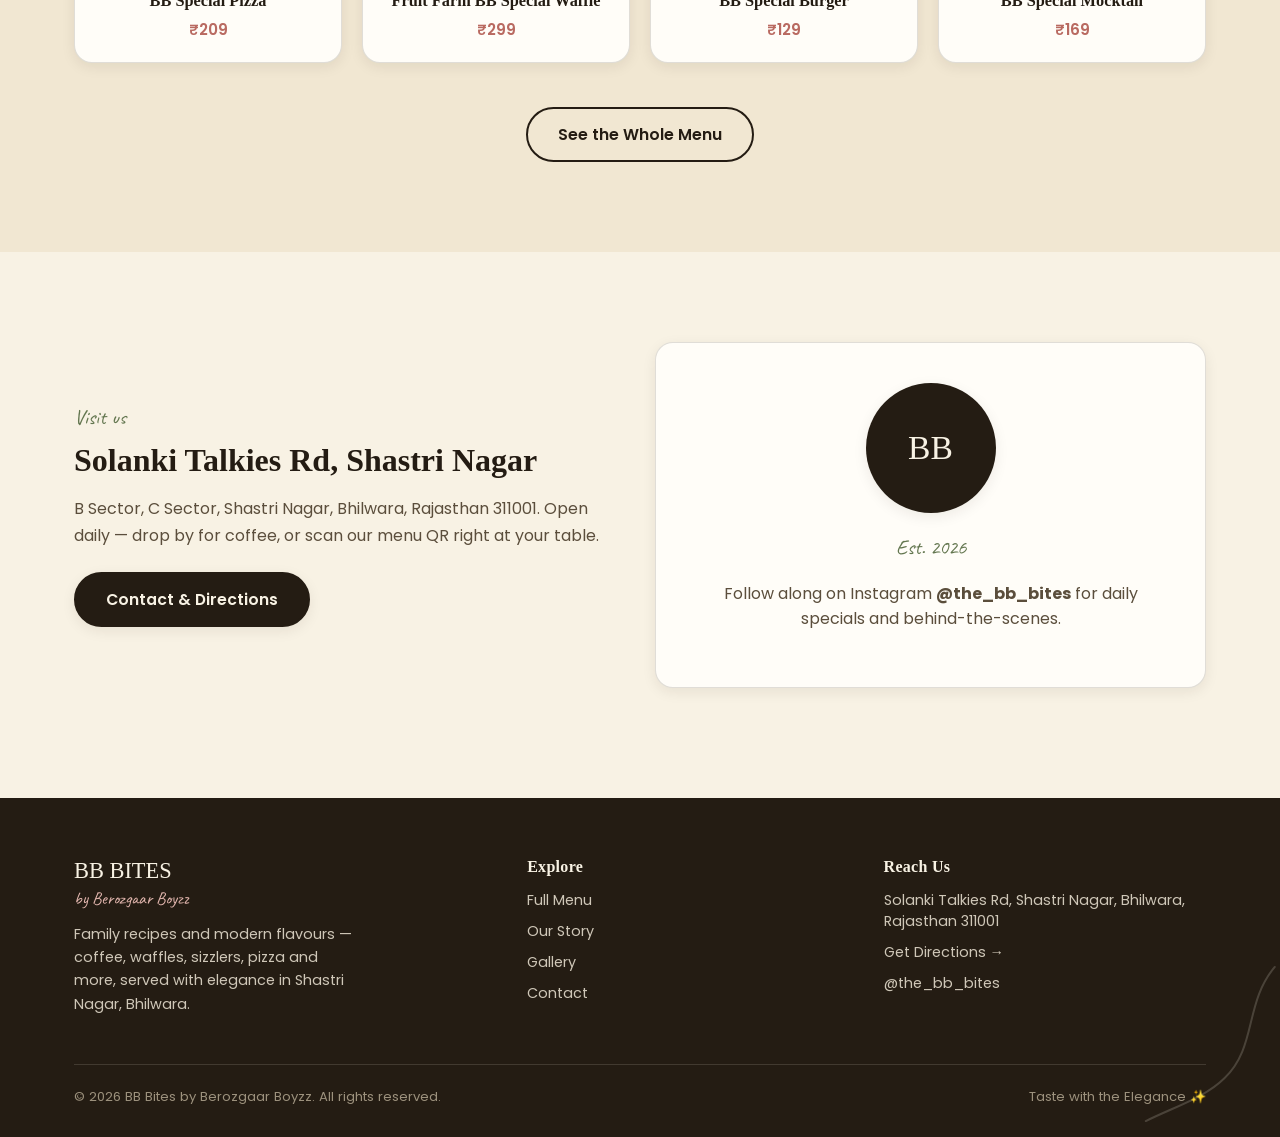
==== commit b898a183: "Update index.html" ====
--- a/index.html
+++ b/index.html
@@ -12,13 +12,9 @@
 
 <header class="site-header">
   <nav class="nav wrap">
-    <a href="index.html" class="brand">
-      <span class="brand-badge">BB</span>
-      <span class="brand-text">
-        <span class="name">BB BITES</span>
-        <span class="tag">by Berozgaar Boyzz</span>
-      </span>
-    </a>
+<a href="index.html" class="brand">
+    <img src="images/logo.png" alt="BB Bites Logo" class="logo">
+</a>
     <ul class="nav-links">
       <li><a href="index.html">Home</a></li>
       <li><a href="menu.html">Menu</a></li>
--- a/style.css
+++ b/style.css
@@ -1,726 +1,693 @@
 /* ==========================================================================
    BB BITES — by Berozgaar Boyzz
-   Design tokens: warm cream paper, espresso ink linework, dusty blush
-   coffee-cherry accent, sage leaf accent, brushed marker headings.
+   Design tokens
+   - Cream watercolor background, botanical coffee-cherry line art,
+     brush-marker display type, script accent, clean geometric body type.
    ========================================================================== */
 
-@import url('https://fonts.googleapis.com/css2?family=Caveat:wght@500;600;700&family=Jost:ital,wght@0,300;0,400;0,500;0,600;0,700;1,400&display=swap');
+@import url('https://fonts.googleapis.com/css2?family=Permanent+Marker&family=Caveat:wght@500;700&family=Poppins:ital,wght@0,300;0,400;0,500;0,600;0,700;1,400&display=swap');
 
 :root{
-  --cream:        #f4eee0;
-  --cream-deep:   #ece1c8;
-  --paper:        #fbf8f1;
-  --ink:          #2b241c;
-  --ink-soft:     #5c5344;
-  --blush:        #d9a79c;
-  --blush-deep:   #c17968;
-  --sage:         #90996e;
-  --sage-deep:    #6d7650;
-  --gold:         #b9924f;
-  --line:         rgba(43,36,28,0.14);
-
-  --script: 'Caveat', cursive;
-  --body: 'Jost', sans-serif;
-
-  --radius-s: 6px;
-  --radius-m: 16px;
-  --radius-l: 32px;
-
-  --shadow: 0 10px 30px -12px rgba(43,36,28,0.25);
+  /* colour */
+  --cream:        #F8F2E4;
+  --cream-deep:   #F1E7D2;
+  --blob:         #EEE0BE;
+  --ink:          #241C13;
+  --ink-soft:     #5B4E3C;
+  --sage:         #8CA07A;
+  --sage-deep:    #63764F;
+  --berry:        #D98E86;
+  --berry-deep:   #B96A61;
+  --coffee:       #5A3A24;
+  --gold:         #C79A4B;
+  --line:         rgba(36,28,19,0.14);
+  --paper:        #FFFDF8;
+
+  /* type */
+  --f-display: 'Permanent Marker', cursive;
+  --f-script:  'Caveat', cursive;
+  --f-body:    'Poppins', sans-serif;
+
+  /* layout */
   --maxw: 1180px;
-
-  --ease: cubic-bezier(.22,1,.36,1);
-}
-
-*, *::before, *::after{ box-sizing: border-box; }
-html{ scroll-behavior: smooth; }
+  --radius: 18px;
+  --radius-sm: 10px;
+  --shadow: 0 10px 30px rgba(36,28,19,0.10);
+  --shadow-sm: 0 4px 14px rgba(36,28,19,0.08);
+}
+
+*,*::before,*::after{ box-sizing:border-box; }
+
+html{ scroll-behavior:smooth; }
 
 @media (prefers-reduced-motion: reduce){
-  html{ scroll-behavior: auto; }
-  *, *::before, *::after{
-    animation-duration: 0.01ms !important;
-    animation-iteration-count: 1 !important;
-    transition-duration: 0.01ms !important;
-    scroll-behavior: auto !important;
-  }
+  html{ scroll-behavior:auto; }
+  *,*::before,*::after{ animation-duration:0.001ms !important; animation-iteration-count:1 !important; transition-duration:0.001ms !important; }
 }
 
 body{
-  margin: 0;
-  background: var(--cream);
-  color: var(--ink);
-  font-family: var(--body);
-  font-weight: 400;
-  line-height: 1.6;
-  -webkit-font-smoothing: antialiased;
-  overflow-x: hidden;
-}
-
-img{ max-width: 100%; display: block; }
-a{ color: inherit; text-decoration: none; }
-ul{ list-style: none; margin: 0; padding: 0; }
-button{ font-family: inherit; }
-
-::selection{ background: var(--blush); color: var(--paper); }
+  margin:0;
+  font-family:var(--f-body);
+  color:var(--ink);
+  background:
+    radial-gradient(680px 480px at 92% -8%, rgba(140,160,122,0.16), transparent 60%),
+    radial-gradient(620px 460px at -6% 14%, rgba(217,142,134,0.14), transparent 60%),
+    var(--cream);
+  min-height:100vh;
+  -webkit-font-smoothing:antialiased;
+  overflow-x:hidden;
+}
+
+img{ max-width:100%; display:block; }
+a{ color:inherit; text-decoration:none; }
+ul{ list-style:none; margin:0; padding:0; }
+button{ font-family:inherit; }
+
+.wrap{
+  max-width:var(--maxw);
+  margin-inline:auto;
+  padding-inline:24px;
+}
 
 :focus-visible{
-  outline: 2px solid var(--blush-deep);
-  outline-offset: 3px;
-  border-radius: 4px;
-}
-
-.container{
-  width: 100%;
-  max-width: var(--maxw);
-  margin-inline: auto;
-  padding-inline: clamp(20px, 5vw, 56px);
-}
-
-/* ---------- background texture: soft organic blobs, everywhere ---------- */
-.blob-field{
-  position: absolute;
-  inset: 0;
-  overflow: hidden;
-  pointer-events: none;
-  z-index: 0;
-}
-.blob{
-  position: absolute;
-  border-radius: 50%;
-  filter: blur(2px);
-  opacity: 0.55;
-}
-.blob.--blush{ background: var(--blush); }
-.blob.--sage{ background: var(--sage); opacity: 0.35; }
-.blob.--gold{ background: var(--gold); opacity: 0.25; }
-
-/* ---------- typography ---------- */
-.eyebrow{
-  font-family: var(--body);
-  font-size: 0.75rem;
-  letter-spacing: 0.22em;
-  text-transform: uppercase;
-  color: var(--blush-deep);
-  font-weight: 600;
-  display: inline-flex;
-  align-items: center;
-  gap: 10px;
-}
-.eyebrow::before{
-  content:'';
-  width: 22px;
-  height: 1px;
-  background: var(--blush-deep);
-  display: inline-block;
-}
-
-h1, h2, h3, .script{
-  font-family: var(--script);
-  font-weight: 700;
-  line-height: 1.05;
-  margin: 0;
-  color: var(--ink);
-}
-
-h1{ font-size: clamp(3.2rem, 9vw, 6.4rem); }
-h2{ font-size: clamp(2.4rem, 6vw, 3.8rem); }
-h3{ font-size: clamp(1.7rem, 4vw, 2.2rem); }
-
-p{ margin: 0 0 1rem; color: var(--ink-soft); }
-p:last-child{ margin-bottom: 0; }
-
-.lede{
-  font-size: clamp(1.05rem, 2vw, 1.25rem);
-  max-width: 46ch;
-  color: var(--ink-soft);
-}
-
-.section-head{
-  display: flex;
-  flex-direction: column;
-  gap: 10px;
-  margin-bottom: clamp(2rem, 5vw, 3.2rem);
-}
-.section-head.--center{ align-items: center; text-align: center; }
-
-/* ---------- buttons ---------- */
-.btn{
-  --btn-bg: var(--ink);
-  --btn-fg: var(--paper);
-  display: inline-flex;
-  align-items: center;
-  gap: 10px;
-  padding: 0.85em 1.7em;
-  border-radius: 999px;
-  background: var(--btn-bg);
-  color: var(--btn-fg);
-  font-weight: 600;
-  font-size: 0.92rem;
-  letter-spacing: 0.03em;
-  border: 1px solid var(--btn-bg);
-  cursor: pointer;
-  transition: transform .35s var(--ease), background .3s var(--ease), color .3s var(--ease);
-  white-space: nowrap;
-}
-.btn:hover{ transform: translateY(-3px); }
-.btn.--ghost{
-  --btn-bg: transparent;
-  --btn-fg: var(--ink);
-  border-color: var(--ink);
-}
-.btn.--ghost:hover{ background: var(--ink); color: var(--paper); }
-.btn.--blush{ --btn-bg: var(--blush-deep); --btn-fg: var(--paper); border-color: var(--blush-deep); }
-.btn-row{ display: flex; gap: 14px; flex-wrap: wrap; }
+  outline:3px solid var(--sage-deep);
+  outline-offset:3px;
+  border-radius:4px;
+}
+
+/* ---------- decorative botanical corners (SVG, drawn to match brand) ---------- */
+.leaf-corner{
+  position:absolute;
+  width:clamp(90px,14vw,190px);
+  height:auto;
+  opacity:0.9;
+  pointer-events:none;
+  z-index:0;
+}
+.leaf-corner.tl{ top:0; left:0; }
+.leaf-corner.tr{ top:0; right:0; transform:scaleX(-1); }
+.leaf-corner.bl{ bottom:0; left:0; transform:scaleY(-1); }
+.leaf-corner.br{ bottom:0; right:0; transform:scale(-1,-1); }
 
 /* ---------- header / nav ---------- */
 .site-header{
-  position: sticky;
-  top: 0;
-  z-index: 100;
-  background: rgba(244,238,224,0.86);
-  backdrop-filter: blur(10px) saturate(1.1);
-  border-bottom: 1px solid var(--line);
+  position:sticky;
+  top:0;
+  z-index:100;
+  background:rgba(248,242,228,0.86);
+  backdrop-filter:blur(10px);
+  -webkit-backdrop-filter:blur(10px);
+  border-bottom:1px solid var(--line);
 }
 .nav{
-  display: flex;
-  align-items: center;
-  justify-content: space-between;
-  padding-block: 14px;
+  display:flex;
+  align-items:center;
+  justify-content:space-between;
+  padding-block:14px;
 }
 .brand{
-  display: flex;
-  align-items: baseline;
-  gap: 8px;
-  font-family: var(--script);
-  font-size: 1.9rem;
-  font-weight: 700;
-  color: var(--ink);
-}
-.brand small{
-  font-family: var(--body);
-  font-size: 0.6rem;
-  letter-spacing: 0.18em;
-  text-transform: uppercase;
-  color: var(--blush-deep);
-  font-weight: 600;
-}
+  display:flex;
+  align-items:center;
+  gap:12px;
+}
+.brand-badge{
+  width:46px; height:46px;
+  border-radius:50%;
+  background:var(--ink);
+  color:var(--cream);
+  display:flex; align-items:center; justify-content:center;
+  font-family:var(--f-display);
+  font-size:1.05rem;
+  flex:none;
+  box-shadow:var(--shadow-sm);
+}
+.brand-text{ line-height:1.05; }
+.brand-text .name{
+  font-family:var(--f-display);
+  font-size:1.32rem;
+  letter-spacing:0.5px;
+  display:block;
+}
+.brand-text .tag{
+  font-family:var(--f-script);
+  font-size:1.05rem;
+  color:var(--berry-deep);
+  display:block;
+  margin-top:-2px;
+}
+
 .nav-links{
-  display: flex;
-  align-items: center;
-  gap: clamp(18px, 3vw, 34px);
+  display:flex;
+  gap:2rem;
+  align-items:center;
 }
 .nav-links a{
-  position: relative;
-  font-size: 0.88rem;
-  letter-spacing: 0.03em;
-  font-weight: 500;
-  color: var(--ink-soft);
-  padding-block: 4px;
+  font-weight:500;
+  font-size:0.98rem;
+  position:relative;
+  padding-block:4px;
 }
 .nav-links a::after{
-  content:'';
-  position: absolute;
-  left: 0; right: 0; bottom: -3px;
-  height: 2px;
-  background: var(--blush-deep);
-  transform: scaleX(0);
-  transform-origin: right;
-  transition: transform .35s var(--ease);
-}
-.nav-links a:hover,
-.nav-links a[aria-current="page"]{ color: var(--ink); }
+  content:"";
+  position:absolute; left:0; right:100%; bottom:0;
+  height:2px; background:var(--berry-deep);
+  transition:right .25s ease;
+}
 .nav-links a:hover::after,
-.nav-links a[aria-current="page"]::after{ transform: scaleX(1); transform-origin: left; }
-
-.nav-cta{ display: flex; align-items: center; gap: 16px; }
-.nav-toggle{
-  display: none;
-  width: 42px; height: 42px;
-  border-radius: 50%;
-  border: 1px solid var(--line);
-  background: var(--paper);
-  align-items: center;
-  justify-content: center;
-  cursor: pointer;
-}
-.nav-toggle span,
-.nav-toggle span::before,
-.nav-toggle span::after{
-  content:'';
-  display: block;
-  width: 18px; height: 2px;
-  background: var(--ink);
-  position: relative;
-  transition: transform .3s var(--ease), opacity .3s var(--ease);
-}
-.nav-toggle span::before{ position: absolute; top: -6px; }
-.nav-toggle span::after{ position: absolute; top: 6px; }
-.nav-toggle[aria-expanded="true"] span{ background: transparent; }
-.nav-toggle[aria-expanded="true"] span::before{ transform: translateY(6px) rotate(45deg); }
-.nav-toggle[aria-expanded="true"] span::after{ transform: translateY(-6px) rotate(-45deg); }
+.nav-links a.active::after{ right:0; }
+.nav-links a.active{ color:var(--berry-deep); }
+
+.nav-cta{
+  background:var(--ink);
+  color:var(--cream) !important;
+  padding:10px 20px;
+  border-radius:999px;
+  font-weight:600;
+  font-size:0.92rem;
+  box-shadow:var(--shadow-sm);
+  transition:transform .2s ease, background .2s ease;
+}
+.nav-cta:hover{ background:var(--coffee); transform:translateY(-1px); }
+
+.burger{
+  display:none;
+  width:42px; height:42px;
+  border:none;
+  background:transparent;
+  cursor:pointer;
+  position:relative;
+}
+.burger span, .burger span::before, .burger span::after{
+  content:"";
+  position:absolute;
+  left:9px; right:9px;
+  height:2px;
+  background:var(--ink);
+  transition:transform .25s ease, opacity .2s ease, top .25s ease;
+}
+.burger span{ top:20px; }
+.burger span::before{ top:-8px; }
+.burger span::after{ top:8px; }
+.burger.open span{ background:transparent; }
+.burger.open span::before{ transform:rotate(45deg); top:0; }
+.burger.open span::after{ transform:rotate(-45deg); top:0; }
+
+/* ---------- hero ---------- */
+.hero{
+  position:relative;
+  padding:clamp(60px,10vw,110px) 0 clamp(50px,8vw,90px);
+  text-align:center;
+  overflow:hidden;
+}
+.hero-blob{
+  position:absolute;
+  inset:0;
+  z-index:0;
+  background:
+    radial-gradient(520px 380px at 18% 20%, rgba(140,160,122,0.20), transparent 65%),
+    radial-gradient(560px 420px at 84% 78%, rgba(217,142,134,0.20), transparent 65%);
+}
+.hero .wrap{ position:relative; z-index:1; }
+.eyebrow{
+  font-family:var(--f-script);
+  font-size:1.3rem;
+  color:var(--sage-deep);
+  display:inline-block;
+  margin-bottom:6px;
+}
+.hero h1{
+  font-family:var(--f-display);
+  font-size:clamp(2.6rem,7vw,4.6rem);
+  line-height:1.05;
+  margin:0.2em 0 0.15em;
+  letter-spacing:1px;
+}
+.hero .script{
+  font-family:var(--f-script);
+  font-size:clamp(1.4rem,3vw,2rem);
+  color:var(--berry-deep);
+  display:block;
+  margin-top:-6px;
+}
+.hero p.lede{
+  max-width:560px;
+  margin:1.3em auto 2em;
+  color:var(--ink-soft);
+  font-size:1.05rem;
+  line-height:1.7;
+}
+.hero-actions{
+  display:flex;
+  gap:16px;
+  justify-content:center;
+  flex-wrap:wrap;
+}
+
+.btn{
+  display:inline-flex;
+  align-items:center;
+  gap:8px;
+  padding:14px 30px;
+  border-radius:999px;
+  font-weight:600;
+  font-size:0.98rem;
+  cursor:pointer;
+  border:2px solid var(--ink);
+  transition:transform .2s ease, background .2s ease, color .2s ease, box-shadow .2s ease;
+}
+.btn-solid{
+  background:var(--ink);
+  color:var(--cream);
+  box-shadow:var(--shadow-sm);
+}
+.btn-solid:hover{ background:var(--coffee); transform:translateY(-2px); box-shadow:var(--shadow); }
+.btn-outline{ background:transparent; color:var(--ink); }
+.btn-outline:hover{ background:var(--ink); color:var(--cream); transform:translateY(-2px); }
+
+.rating-strip{
+  margin-top:2.6rem;
+  display:inline-flex;
+  align-items:center;
+  gap:10px;
+  background:var(--paper);
+  border:1px solid var(--line);
+  padding:10px 20px;
+  border-radius:999px;
+  box-shadow:var(--shadow-sm);
+  font-size:0.92rem;
+}
+.stars{ color:var(--gold); letter-spacing:2px; font-size:1rem; }
+
+/* ---------- section shells ---------- */
+.section{
+  padding:clamp(50px,8vw,90px) 0;
+  position:relative;
+}
+.section-head{
+  text-align:center;
+  max-width:640px;
+  margin:0 auto clamp(32px,5vw,54px);
+}
+.section-head .eyebrow{ margin-bottom:2px; }
+.section-head h2{
+  font-family:var(--f-display);
+  font-size:clamp(1.9rem,4vw,2.7rem);
+  margin:0.15em 0 0.3em;
+  letter-spacing:.5px;
+}
+.section-head p{ color:var(--ink-soft); line-height:1.7; }
+
+.divider{
+  width:70px; height:3px;
+  background:var(--berry);
+  border-radius:3px;
+  margin:14px auto 0;
+}
+
+/* ---------- cards / grids ---------- */
+.grid-3{
+  display:grid;
+  grid-template-columns:repeat(3,1fr);
+  gap:26px;
+}
+.grid-2{
+  display:grid;
+  grid-template-columns:1fr 1fr;
+  gap:30px;
+  align-items:center;
+}
+
+.card{
+  background:var(--paper);
+  border:1px solid var(--line);
+  border-radius:var(--radius);
+  padding:30px 26px;
+  box-shadow:var(--shadow-sm);
+  transition:transform .25s ease, box-shadow .25s ease;
+}
+.card:hover{ transform:translateY(-6px); box-shadow:var(--shadow); }
+.card .icon{
+  width:52px; height:52px;
+  border-radius:50%;
+  background:var(--blob);
+  display:flex; align-items:center; justify-content:center;
+  margin-bottom:16px;
+  font-size:1.4rem;
+}
+.card h3{
+  font-family:var(--f-display);
+  font-size:1.2rem;
+  margin:0 0 10px;
+  letter-spacing:.3px;
+}
+.card p{ color:var(--ink-soft); line-height:1.65; font-size:0.95rem; margin:0; }
+
+/* ---------- signature dish strip (home) ---------- */
+.dish-strip{
+  display:grid;
+  grid-template-columns:repeat(4,1fr);
+  gap:20px;
+}
+.dish{
+  position:relative;
+  background:var(--paper);
+  border:1px solid var(--line);
+  border-radius:var(--radius);
+  padding:24px 18px 20px;
+  text-align:center;
+  box-shadow:var(--shadow-sm);
+  transition:transform .25s ease, box-shadow .25s ease;
+}
+.dish:hover{ transform:translateY(-6px) rotate(-0.5deg); box-shadow:var(--shadow); }
+.dish .emoji{ font-size:2.1rem; display:block; margin-bottom:10px; }
+.dish h4{ font-family:var(--f-display); font-size:1.02rem; margin:0 0 6px; }
+.dish .price{ color:var(--berry-deep); font-weight:600; font-size:0.95rem; }
+
+/* ---------- menu page ---------- */
+.menu-tabs{
+  display:flex;
+  flex-wrap:wrap;
+  gap:10px;
+  justify-content:center;
+  margin-bottom:40px;
+  position:sticky;
+  top:78px;
+  z-index:20;
+  background:rgba(248,242,228,0.9);
+  backdrop-filter:blur(8px);
+  padding:14px 0;
+}
+.menu-tab{
+  padding:9px 18px;
+  border-radius:999px;
+  border:1.5px solid var(--line);
+  background:var(--paper);
+  font-size:0.86rem;
+  font-weight:500;
+  cursor:pointer;
+  transition:all .2s ease;
+  white-space:nowrap;
+}
+.menu-tab:hover{ border-color:var(--berry); }
+.menu-tab.active{
+  background:var(--ink);
+  color:var(--cream);
+  border-color:var(--ink);
+}
+
+.menu-category{
+  margin-bottom:52px;
+  scroll-margin-top:150px;
+}
+.menu-category-head{
+  display:flex;
+  align-items:baseline;
+  gap:14px;
+  margin-bottom:22px;
+}
+.menu-category-head h3{
+  font-family:var(--f-display);
+  font-size:1.7rem;
+  color:var(--coffee);
+  margin:0;
+  letter-spacing:.5px;
+}
+.menu-category-head .rule{
+  flex:1;
+  height:1px;
+  background:repeating-linear-gradient(90deg, var(--line) 0 6px, transparent 6px 12px);
+}
+
+.menu-list{
+  display:grid;
+  grid-template-columns:1fr 1fr;
+  gap:12px 40px;
+}
+.menu-item{
+  display:flex;
+  align-items:baseline;
+  gap:10px;
+  padding:10px 0;
+  border-bottom:1px dashed var(--line);
+}
+.menu-item .name{ font-weight:500; font-size:0.98rem; }
+.menu-item .dots{
+  flex:1;
+  border-bottom:1px dotted var(--line);
+  transform:translateY(-4px);
+}
+.menu-item .price{
+  font-weight:600;
+  color:var(--berry-deep);
+  font-size:0.98rem;
+  white-space:nowrap;
+}
+.menu-item .note{
+  display:block;
+  font-size:0.78rem;
+  color:var(--ink-soft);
+  font-weight:400;
+}
+
+/* ---------- about page ---------- */
+.story-figure{
+  background:var(--paper);
+  border:1px solid var(--line);
+  border-radius:var(--radius);
+  box-shadow:var(--shadow-sm);
+  padding:40px;
+  text-align:center;
+  position:relative;
+}
+.story-figure .badge-lg{
+  width:130px;height:130px;
+  border-radius:50%;
+  background:var(--ink);
+  color:var(--cream);
+  display:flex;align-items:center;justify-content:center;
+  font-family:var(--f-display);
+  font-size:2.1rem;
+  margin:0 auto 18px;
+  box-shadow:var(--shadow-sm);
+}
+.story-figure .est{ font-family:var(--f-script); font-size:1.3rem; color:var(--sage-deep); }
+
+.value-row{
+  display:grid;
+  grid-template-columns:repeat(3,1fr);
+  gap:22px;
+  margin-top:20px;
+}
+
+/* ---------- gallery ---------- */
+.gallery-grid{
+  display:grid;
+  grid-template-columns:repeat(3,1fr);
+  gap:6px;
+}
+.gallery-item{
+  aspect-ratio:1/1;
+  border-radius:12px;
+  overflow:hidden;
+  position:relative;
+  background:var(--blob);
+  display:flex;
+  align-items:center;
+  justify-content:center;
+  text-align:center;
+  padding:14px;
+  transition:transform .3s ease;
+}
+.gallery-item:hover{ transform:scale(1.03); }
+.gallery-item .emoji{ font-size:2.4rem; }
+.gallery-item .cap{
+  position:absolute; inset:auto 0 0 0;
+  background:linear-gradient(0deg, rgba(36,28,19,0.72), transparent);
+  color:#fff;
+  font-size:0.78rem;
+  padding:22px 10px 10px;
+  opacity:0;
+  transition:opacity .25s ease;
+}
+.gallery-item:hover .cap{ opacity:1; }
+
+.gallery-item:nth-child(4n+1){ background:#EFE2C7; }
+.gallery-item:nth-child(4n+2){ background:#EAD9DB; }
+.gallery-item:nth-child(4n+3){ background:#E1E4D3; }
+.gallery-item:nth-child(4n+4){ background:#EEE6D6; }
+
+.insta-cta{
+  text-align:center;
+  margin-top:44px;
+}
+
+/* ---------- contact page ---------- */
+.contact-grid{
+  display:grid;
+  grid-template-columns:1.1fr 0.9fr;
+  gap:34px;
+  align-items:start;
+}
+.info-card{
+  background:var(--paper);
+  border:1px solid var(--line);
+  border-radius:var(--radius);
+  box-shadow:var(--shadow-sm);
+  padding:34px;
+}
+.info-row{
+  display:flex;
+  gap:16px;
+  padding:16px 0;
+  border-bottom:1px solid var(--line);
+}
+.info-row:last-child{ border-bottom:none; }
+.info-row .ic{
+  width:42px;height:42px;flex:none;
+  border-radius:50%;
+  background:var(--blob);
+  display:flex;align-items:center;justify-content:center;
+  font-size:1.1rem;
+}
+.info-row h4{ margin:0 0 3px; font-family:var(--f-display); font-size:0.98rem; letter-spacing:.3px; }
+.info-row p{ margin:0; color:var(--ink-soft); font-size:0.92rem; line-height:1.55; }
+
+.qr-card{
+  background:var(--paper);
+  border:1px solid var(--line);
+  border-radius:var(--radius);
+  box-shadow:var(--shadow-sm);
+  padding:34px;
+  text-align:center;
+}
+.qr-card h3{
+  font-family:var(--f-display);
+  font-size:1.25rem;
+  margin:0 0 6px;
+}
+.qr-card .script{ font-family:var(--f-script); color:var(--berry-deep); font-size:1.1rem; }
+.qr-box{
+  width:190px; height:190px;
+  margin:22px auto;
+  background:#fff;
+  border-radius:14px;
+  border:1px solid var(--line);
+  display:flex;
+  align-items:center;
+  justify-content:center;
+  padding:12px;
+  box-shadow:var(--shadow-sm);
+}
+.qr-box img{ width:100%; height:100%; }
+.qr-card .hint{ font-size:0.85rem; color:var(--ink-soft); max-width:260px; margin:0 auto; }
+
+.map-embed{
+  margin-top:26px;
+  border-radius:var(--radius);
+  overflow:hidden;
+  border:1px solid var(--line);
+  box-shadow:var(--shadow-sm);
+}
+.map-embed iframe{ width:100%; height:300px; border:0; display:block; }
+
+.hours-table{ width:100%; border-collapse:collapse; }
+.hours-table td{ padding:8px 0; font-size:0.92rem; border-bottom:1px dashed var(--line); }
+.hours-table td:last-child{ text-align:right; font-weight:600; }
 
 /* ---------- footer ---------- */
 .site-footer{
-  background: var(--ink);
-  color: var(--cream-deep);
-  padding-block: clamp(3rem, 8vw, 5rem) 2rem;
-  margin-top: clamp(4rem, 10vw, 7rem);
-}
+  position:relative;
+  margin-top:20px;
+  padding:60px 0 30px;
+  background:var(--ink);
+  color:var(--cream);
+  overflow:hidden;
+}
+.site-footer .wrap{ position:relative; z-index:1; }
 .footer-grid{
-  display: grid;
-  grid-template-columns: 1.3fr 1fr 1fr;
-  gap: 2.5rem;
-  padding-bottom: 2.5rem;
-  border-bottom: 1px solid rgba(244,238,224,0.14);
-}
-.site-footer .brand{ color: var(--cream); }
-.site-footer .brand small{ color: var(--blush); }
-.footer-col h4{
-  font-family: var(--body);
-  font-size: 0.75rem;
-  letter-spacing: 0.18em;
-  text-transform: uppercase;
-  color: var(--blush);
-  margin: 0 0 1rem;
+  display:grid;
+  grid-template-columns:1.3fr 1fr 1fr;
+  gap:34px;
+  padding-bottom:34px;
+  border-bottom:1px solid rgba(248,242,228,0.14);
+}
+.footer-brand .name{
+  font-family:var(--f-display);
+  font-size:1.4rem;
+}
+.footer-brand .tag{
+  font-family:var(--f-script);
+  color:#E3B7AF;
+  font-size:1.1rem;
+  display:block;
+  margin:2px 0 12px;
+}
+.footer-brand p{ color:#CFC7B8; font-size:0.9rem; line-height:1.6; max-width:280px; }
+.footer-col h5{
+  font-family:var(--f-display);
+  font-size:1rem;
+  margin:0 0 14px;
+  letter-spacing:.3px;
 }
 .footer-col a, .footer-col p{
-  display: block;
-  color: rgba(244,238,224,0.75);
-  font-size: 0.92rem;
-  margin-bottom: 0.6rem;
-}
-.footer-col a:hover{ color: var(--cream); }
+  display:block;
+  color:#CFC7B8;
+  font-size:0.9rem;
+  margin-bottom:10px;
+  transition:color .2s ease;
+}
+.footer-col a:hover{ color:var(--cream); }
 .footer-bottom{
-  display: flex;
-  justify-content: space-between;
-  flex-wrap: wrap;
-  gap: 10px;
-  padding-top: 1.6rem;
-  font-size: 0.8rem;
-  color: rgba(244,238,224,0.5);
-}
-
-/* ---------- reveal on scroll ---------- */
-.reveal{
-  opacity: 0;
-  transform: translateY(26px);
-  transition: opacity .8s var(--ease), transform .8s var(--ease);
-}
-.reveal.is-visible{ opacity: 1; transform: none; }
-
-/* ---------- hero ---------- */
-.hero{
-  position: relative;
-  padding-block: clamp(3.5rem, 10vw, 6rem) clamp(3rem, 8vw, 5rem);
-  overflow: hidden;
-}
-.hero-inner{
-  position: relative;
-  z-index: 1;
-  display: grid;
-  grid-template-columns: 1fr;
-  gap: 2rem;
-  text-align: center;
-  justify-items: center;
-}
-.hero .eyebrow{ margin-bottom: 0.4rem; }
-.hero h1{ margin-block: 0.2rem 0.6rem; }
-.hero-tag{
-  font-family: var(--script);
-  font-size: clamp(1.2rem, 2.4vw, 1.7rem);
-  color: var(--blush-deep);
-}
-.stamp{
-  position: relative;
-  width: 120px; height: 120px;
-  border: 1.5px dashed var(--sage-deep);
-  border-radius: 50%;
-  display: flex;
-  align-items: center;
-  justify-content: center;
-  transform: rotate(-8deg);
-  margin-top: 1rem;
-}
-.stamp span{
-  font-family: var(--script);
-  font-size: 0.95rem;
-  font-weight: 700;
-  color: var(--sage-deep);
-  text-align: center;
-  line-height: 1.2;
-}
-
-/* ---------- page hero (inner pages) ---------- */
-.page-hero{
-  position: relative;
-  padding-block: clamp(3rem, 8vw, 4.5rem) clamp(2rem, 5vw, 3rem);
-  text-align: center;
-}
-.page-hero .eyebrow{ justify-content: center; }
-.page-hero h1{ margin-top: 0.3rem; }
-
-/* ---------- cards / grid ---------- */
-.grid{
-  display: grid;
-  gap: clamp(1.2rem, 3vw, 2rem);
-}
-.grid.--3{ grid-template-columns: repeat(3, 1fr); }
-.grid.--4{ grid-template-columns: repeat(4, 1fr); }
-.grid.--2{ grid-template-columns: repeat(2, 1fr); }
-
-.card{
-  background: var(--paper);
-  border: 1px solid var(--line);
-  border-radius: var(--radius-m);
-  padding: clamp(1.6rem, 3vw, 2.2rem);
-  transition: transform .4s var(--ease), box-shadow .4s var(--ease);
-}
-.card:hover{ transform: translateY(-6px); box-shadow: var(--shadow); }
-.card .icon{
-  width: 52px; height: 52px;
-  margin-bottom: 1.1rem;
-  color: var(--blush-deep);
-}
-.card h3{ font-size: 1.6rem; margin-bottom: 0.4rem; }
-.card p{ font-size: 0.94rem; }
-
-/* ---------- menu (ticket style) ---------- */
-.menu-tabs{
-  display: flex;
-  flex-wrap: wrap;
-  gap: 10px;
-  justify-content: center;
-  margin-bottom: clamp(2rem, 5vw, 3rem);
-}
-.menu-tab{
-  padding: 0.55em 1.3em;
-  border-radius: 999px;
-  border: 1px solid var(--line);
-  background: var(--paper);
-  font-size: 0.85rem;
-  font-weight: 500;
-  letter-spacing: 0.03em;
-  color: var(--ink-soft);
-  cursor: pointer;
-  transition: all .3s var(--ease);
-}
-.menu-tab:hover{ border-color: var(--blush-deep); color: var(--ink); }
-.menu-tab.is-active{
-  background: var(--ink);
-  border-color: var(--ink);
-  color: var(--paper);
-}
-
-.menu-groups{
-  display: grid;
-  grid-template-columns: repeat(2, 1fr);
-  gap: clamp(1.5rem, 3vw, 2.5rem);
-}
-.menu-card{
-  background: var(--paper);
-  border-radius: var(--radius-m);
-  border: 1px solid var(--line);
-  padding: clamp(1.6rem, 3vw, 2.2rem);
-  position: relative;
-}
-.menu-card::before{
-  content: attr(data-index);
-  position: absolute;
-  top: 18px; right: 22px;
-  font-family: var(--script);
-  font-size: 2.4rem;
-  color: var(--line);
-  font-weight: 700;
-  line-height: 1;
-}
-.menu-card-head{
-  display: flex;
-  align-items: baseline;
-  gap: 10px;
-  margin-bottom: 1.3rem;
-  border-bottom: 1px dashed var(--line);
-  padding-bottom: 0.9rem;
-}
-.menu-card-head h3{ font-size: 1.9rem; }
-.menu-card-head span{
-  font-size: 0.72rem;
-  letter-spacing: 0.14em;
-  text-transform: uppercase;
-  color: var(--sage-deep);
-  font-weight: 600;
-}
-.menu-item{
-  display: flex;
-  align-items: baseline;
-  gap: 8px;
-  padding-block: 0.5rem;
-  font-size: 0.97rem;
-}
-.menu-item .name{ color: var(--ink); font-weight: 500; white-space: nowrap; }
-.menu-item .leader{
-  flex: 1;
-  border-bottom: 1px dotted var(--line);
-  transform: translateY(-4px);
-  min-width: 12px;
-}
-.menu-item .price{
-  font-weight: 600;
-  color: var(--blush-deep);
-  white-space: nowrap;
-  font-variant-numeric: tabular-nums;
-}
-.menu-item .note{
-  display: block;
-  font-size: 0.76rem;
-  color: var(--ink-soft);
-  opacity: 0.8;
-}
-
-/* ---------- gallery ---------- */
-.gallery-grid{
-  display: grid;
-  grid-template-columns: repeat(4, 1fr);
-  gap: 1rem;
-}
-.gallery-tile{
-  aspect-ratio: 1;
-  border-radius: var(--radius-m);
-  display: flex;
-  flex-direction: column;
-  align-items: center;
-  justify-content: center;
-  gap: 0.6rem;
-  text-align: center;
-  padding: 1rem;
-  position: relative;
-  overflow: hidden;
-  border: 1px solid var(--line);
-}
-.gallery-tile svg{ width: 40%; height: 40%; color: var(--ink); opacity: 0.85; }
-.gallery-tile span{
-  font-family: var(--script);
-  font-size: 1.25rem;
-  font-weight: 700;
-}
-.gallery-tile.--a{ background: var(--blush); }
-.gallery-tile.--b{ background: var(--cream-deep); }
-.gallery-tile.--c{ background: var(--sage); opacity: 0.9; }
-.gallery-tile.--d{ background: var(--paper); }
-.gallery-tile.--wide{ grid-column: span 2; }
-
-/* ---------- about ---------- */
-.about-split{
-  display: grid;
-  grid-template-columns: 0.9fr 1.1fr;
-  gap: clamp(2rem, 6vw, 4rem);
-  align-items: center;
-}
-.timeline{
-  display: flex;
-  flex-direction: column;
-  gap: 1.6rem;
-  margin-top: 1rem;
-}
-.timeline-item{
-  display: grid;
-  grid-template-columns: 90px 1fr;
-  gap: 1rem;
-  padding-bottom: 1.6rem;
-  border-bottom: 1px solid var(--line);
-}
-.timeline-item:last-child{ border-bottom: none; padding-bottom: 0; }
-.timeline-item .yr{
-  font-family: var(--script);
-  font-size: 1.6rem;
-  font-weight: 700;
-  color: var(--blush-deep);
-}
-.timeline-item h4{
-  font-family: var(--body);
-  font-weight: 600;
-  margin: 0 0 0.3rem;
-  font-size: 1rem;
-}
-.timeline-item p{ font-size: 0.92rem; }
-
-.value-list{
-  display: grid;
-  grid-template-columns: repeat(2,1fr);
-  gap: 1.2rem;
-  margin-top: 2rem;
-}
-.value-list li{
-  display: flex;
-  gap: 0.8rem;
-  align-items: flex-start;
-  font-size: 0.92rem;
-  color: var(--ink-soft);
-}
-.value-list li b{ color: var(--ink); display:block; font-size: 0.98rem; margin-bottom: 2px;}
-
-/* ---------- contact ---------- */
-.contact-grid{
-  display: grid;
-  grid-template-columns: 1.1fr 0.9fr;
-  gap: clamp(2rem, 5vw, 3rem);
-  align-items: start;
-}
-.info-list{ display: flex; flex-direction: column; gap: 1.4rem; margin-top: 1.6rem; }
-.info-row{ display: flex; gap: 1rem; align-items: flex-start; }
-.info-row .icon{ width: 26px; height: 26px; color: var(--blush-deep); flex-shrink: 0; margin-top: 3px; }
-.info-row h4{ font-family: var(--body); font-weight: 600; font-size: 0.95rem; margin: 0 0 2px; }
-.info-row p{ font-size: 0.9rem; }
-
-.rating-chip{
-  display: inline-flex;
-  align-items: center;
-  gap: 8px;
-  background: var(--paper);
-  border: 1px solid var(--line);
-  border-radius: 999px;
-  padding: 0.5em 1em;
-  font-size: 0.85rem;
-  font-weight: 600;
-  margin-top: 1.2rem;
-}
-.rating-chip .stars{ color: var(--gold); letter-spacing: 1px; }
-
-.map-wrap{
-  border-radius: var(--radius-l);
-  overflow: hidden;
-  border: 1px solid var(--line);
-  box-shadow: var(--shadow);
-}
-.map-wrap iframe{ width: 100%; height: 360px; border: 0; display: block; }
-
-.qr-card{
-  background: var(--paper);
-  border: 1px solid var(--line);
-  border-radius: var(--radius-l);
-  padding: clamp(1.8rem, 4vw, 2.6rem);
-  text-align: center;
-  position: relative;
-}
-.qr-card::before,
-.qr-card::after{
-  content:'';
-  position: absolute;
-  width: 22px; height: 22px;
-  border-radius: 50%;
-  background: var(--cream);
-  top: 50%;
-  transform: translateY(-50%);
-}
-.qr-card::before{ left: -11px; }
-.qr-card::after{ right: -11px; }
-#qrcode{
-  display: inline-flex;
-  padding: 14px;
-  background: var(--paper);
-  border: 1.5px dashed var(--sage-deep);
-  border-radius: var(--radius-s);
-  margin-block: 1.2rem;
-}
-#qrcode img, #qrcode canvas{ display: block; border-radius: 4px; }
-.qr-card .fallback-link{
-  font-size: 0.8rem;
-  word-break: break-all;
-  color: var(--ink-soft);
-}
-
-.social-row{ display: flex; gap: 12px; margin-top: 1.4rem; }
-.social-btn{
-  width: 44px; height: 44px;
-  border-radius: 50%;
-  border: 1px solid var(--line);
-  display: flex;
-  align-items: center;
-  justify-content: center;
-  transition: all .3s var(--ease);
-}
-.social-btn:hover{ background: var(--ink); color: var(--paper); transform: translateY(-3px); }
-.social-btn svg{ width: 18px; height: 18px; }
-
-/* ---------- misc bands ---------- */
-.band{
-  padding-block: clamp(3rem, 8vw, 5rem);
-  position: relative;
-}
-.band.--paper{ background: var(--paper); }
-.band.--ink{ background: var(--ink); color: var(--cream); }
-.band.--ink h2, .band.--ink .script{ color: var(--cream); }
-.band.--ink p{ color: rgba(244,238,224,0.75); }
-
-.marquee{
-  overflow: hidden;
-  white-space: nowrap;
-  border-top: 1px solid var(--line);
-  border-bottom: 1px solid var(--line);
-  padding-block: 1rem;
-}
-.marquee-track{
-  display: inline-flex;
-  gap: 2.4rem;
-  animation: marquee 26s linear infinite;
-}
-.marquee span{
-  font-family: var(--script);
-  font-size: 1.6rem;
-  color: var(--ink-soft);
-  display: inline-flex;
-  align-items: center;
-  gap: 2.4rem;
-}
-.marquee span::after{ content:'✦'; color: var(--blush-deep); font-size: 1rem; }
-@keyframes marquee{
-  from{ transform: translateX(0); }
-  to{ transform: translateX(-50%); }
-}
-
-/* ==========================================================================
-   Responsive
-   ========================================================================== */
-@media (max-width: 980px){
-  .grid.--4{ grid-template-columns: repeat(2, 1fr); }
-  .grid.--3{ grid-template-columns: repeat(2, 1fr); }
-  .menu-groups{ grid-template-columns: 1fr; }
-  .about-split{ grid-template-columns: 1fr; }
-  .contact-grid{ grid-template-columns: 1fr; }
-  .value-list{ grid-template-columns: 1fr; }
-  .footer-grid{ grid-template-columns: 1fr 1fr; }
-}
-
-@media (max-width: 760px){
+  padding-top:22px;
+  display:flex;
+  justify-content:space-between;
+  flex-wrap:wrap;
+  gap:10px;
+  font-size:0.82rem;
+  color:#9C917D;
+}
+
+/* ---------- responsive ---------- */
+@media (max-width:980px){
+  .grid-3{ grid-template-columns:1fr 1fr; }
+  .dish-strip{ grid-template-columns:repeat(2,1fr); }
+  .contact-grid{ grid-template-columns:1fr; }
+  .grid-2{ grid-template-columns:1fr; }
+  .value-row{ grid-template-columns:1fr 1fr; }
+  .footer-grid{ grid-template-columns:1fr 1fr; }
+}
+
+@media (max-width:760px){
   .nav-links{
-    position: fixed;
-    inset: 68px 16px auto 16px;
-    background: var(--paper);
-    border: 1px solid var(--line);
-    border-radius: var(--radius-m);
-    flex-direction: column;
-    align-items: flex-start;
-    padding: 1.4rem;
-    gap: 1.1rem;
-    box-shadow: var(--shadow);
-    transform-origin: top right;
-    transform: scale(0.96);
-    opacity: 0;
-    pointer-events: none;
-    transition: opacity .25s var(--ease), transform .25s var(--ease);
+    position:fixed;
+    top:73px; left:0; right:0;
+    background:var(--cream);
+    flex-direction:column;
+    align-items:flex-start;
+    gap:0;
+    padding:10px 24px 26px;
+    border-bottom:1px solid var(--line);
+    transform:translateY(-130%);
+    transition:transform .3s ease;
+    box-shadow:var(--shadow);
   }
-  .nav-links.is-open{
-    opacity: 1;
-    transform: scale(1);
-    pointer-events: auto;
-  }
-  .nav-toggle{ display: flex; }
-  .gallery-grid{ grid-template-columns: repeat(2, 1fr); }
-  .gallery-tile.--wide{ grid-column: span 2; }
-  .footer-grid{ grid-template-columns: 1fr; gap: 1.8rem; }
-}
-
-@media (max-width: 560px){
-  .grid.--4, .grid.--3, .grid.--2{ grid-template-columns: 1fr; }
-  .timeline-item{ grid-template-columns: 60px 1fr; }
-  .btn-row{ justify-content: center; }
-}
+  .nav-links.open{ transform:translateY(0); }
+  .nav-links a{ padding:12px 0; width:100%; }
+  .nav-links a::after{ display:none; }
+  .nav-cta{ margin-top:8px; }
+  .burger{ display:block; }
+
+  .grid-3{ grid-template-columns:1fr; }
+  .dish-strip{ grid-template-columns:1fr 1fr; }
+  .menu-list{ grid-template-columns:1fr; }
+  .gallery-grid{ grid-template-columns:repeat(2,1fr); }
+  .value-row{ grid-template-columns:1fr; }
+  .footer-grid{ grid-template-columns:1fr; }
+  .menu-tabs{ top:70px; }
+}
+
+@media (max-width:480px){
+  .dish-strip{ grid-template-columns:1fr; }
+  .hero-actions{ flex-direction:column; align-items:stretch; }
+  .hero-actions .btn{ justify-content:center; }
+}
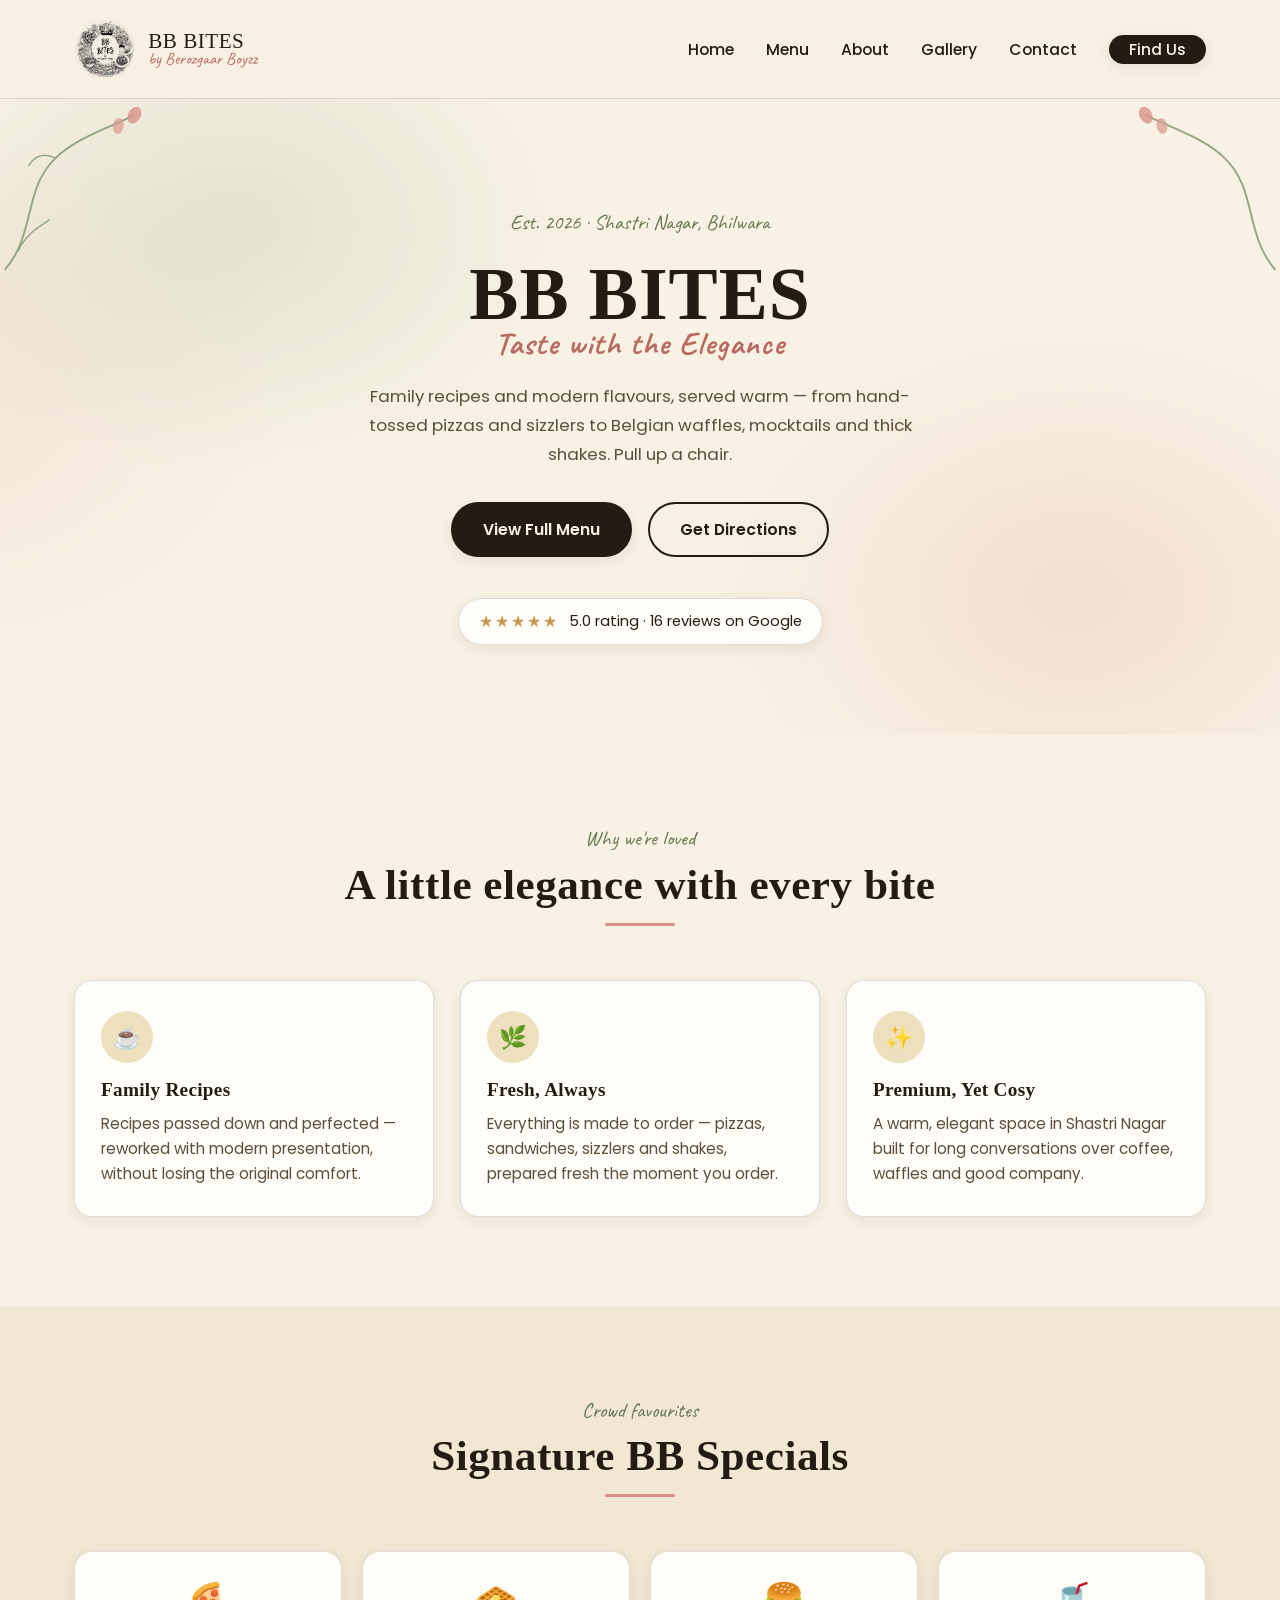
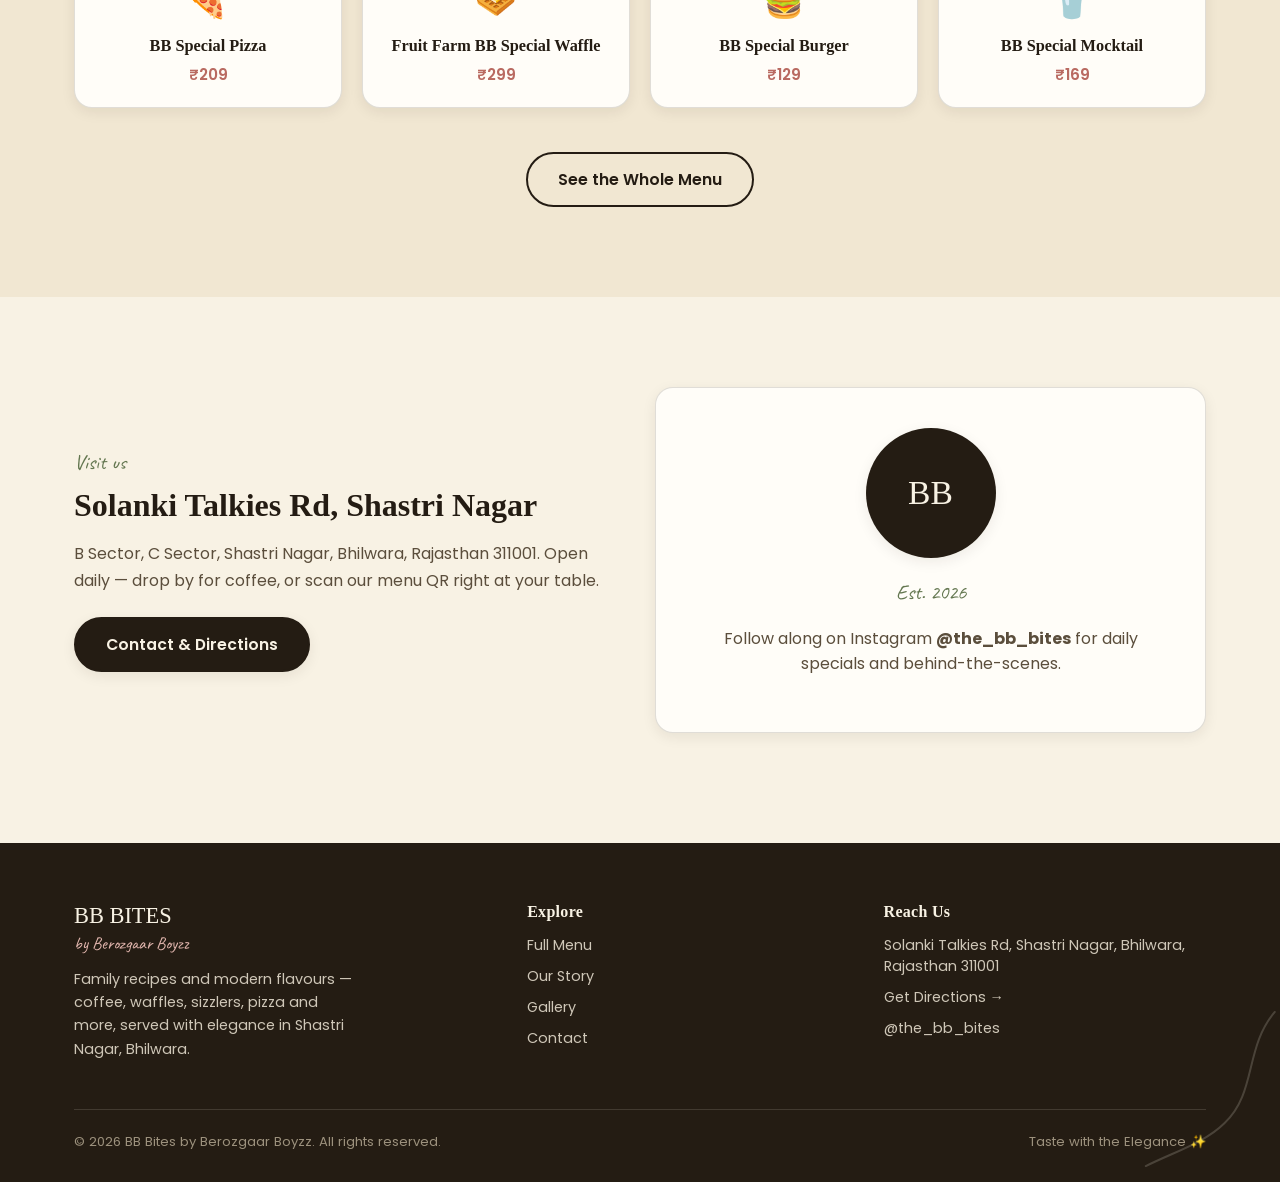
==== commit 15f1cc30: "Update header section in index.html" ====
--- a/index.html
+++ b/index.html
@@ -14,6 +14,11 @@
   <nav class="nav wrap">
 <a href="index.html" class="brand">
     <img src="images/logo.png" alt="BB Bites Logo" class="logo">
+
+    <div class="brand-text">
+        <span class="name">BB BITES</span>
+        <span class="tag">by Berozgaar Boyzz</span>
+    </div>
 </a>
     <ul class="nav-links">
       <li><a href="index.html">Home</a></li>
--- a/style.css
+++ b/style.css
@@ -691,3 +691,8 @@
   .hero-actions{ flex-direction:column; align-items:stretch; }
   .hero-actions .btn{ justify-content:center; }
 }
+.logo{
+    height:70px;
+    width:auto;
+    display:block;
+}
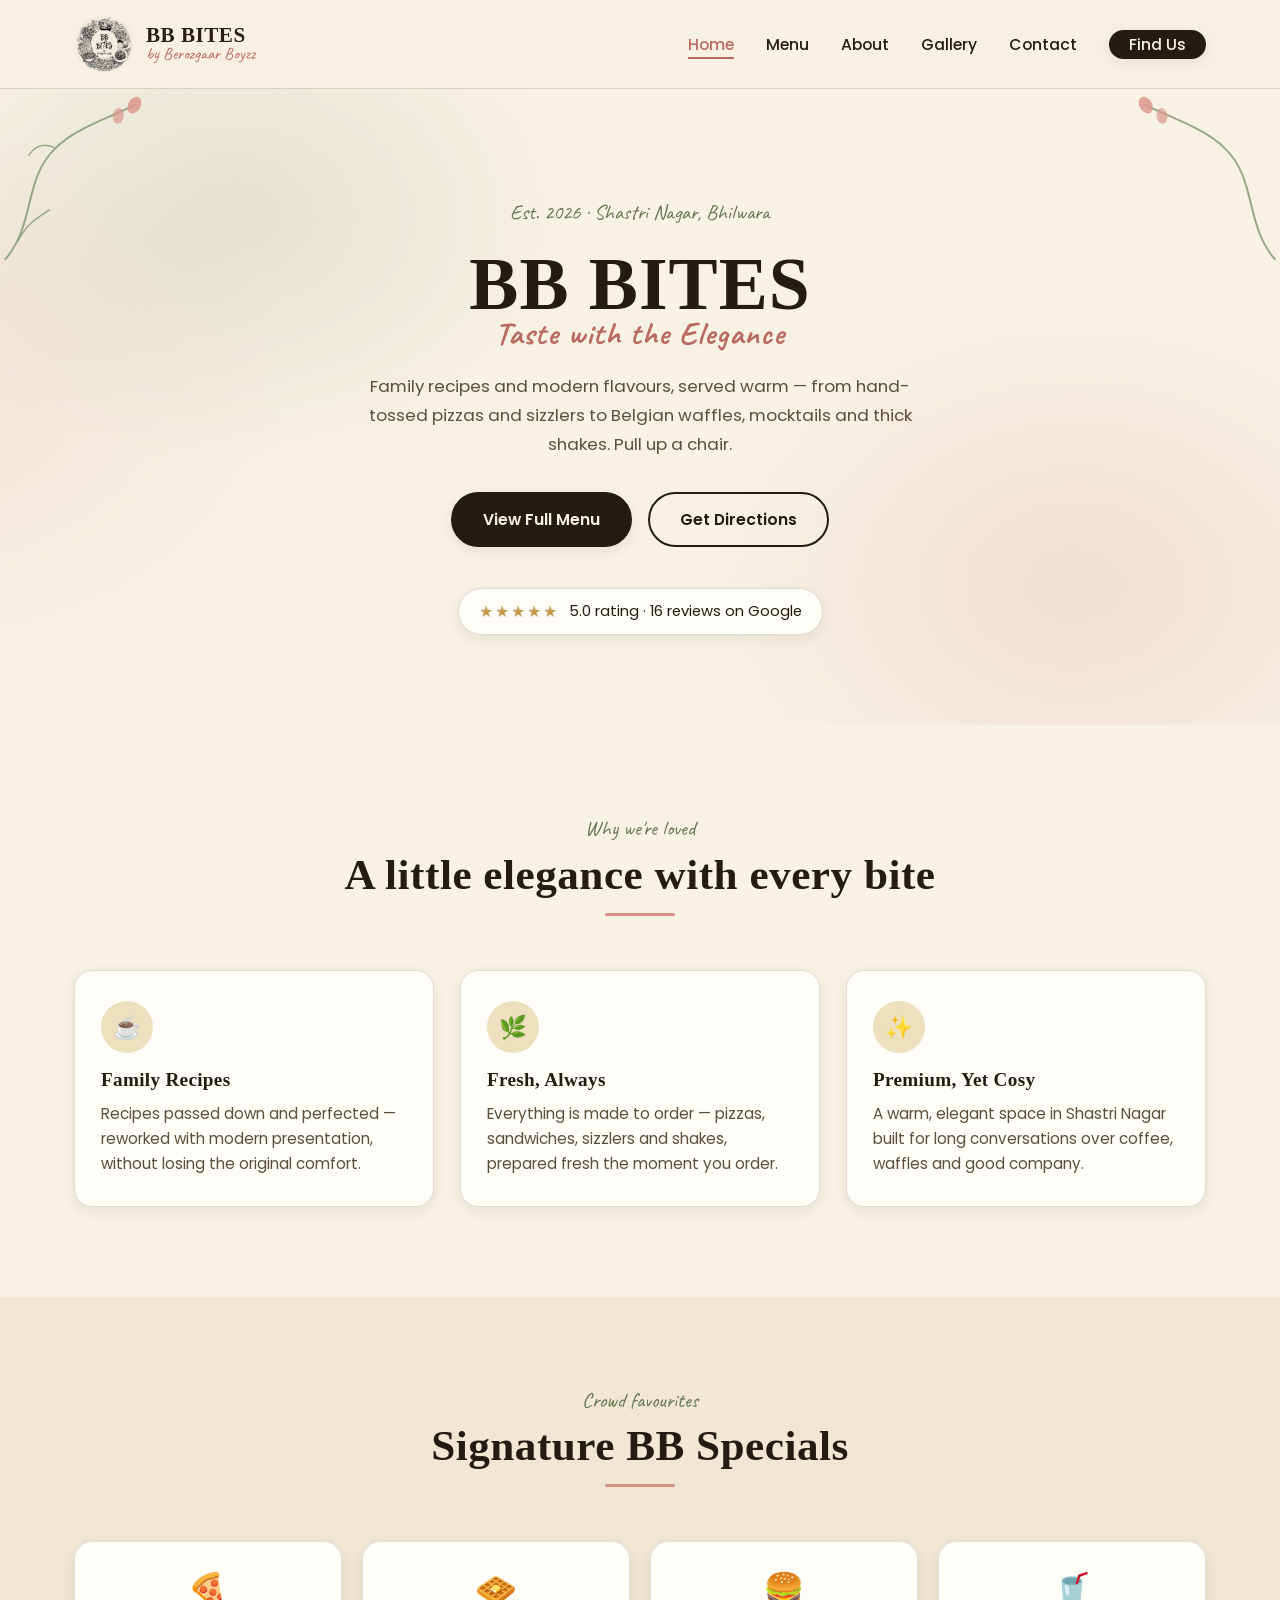
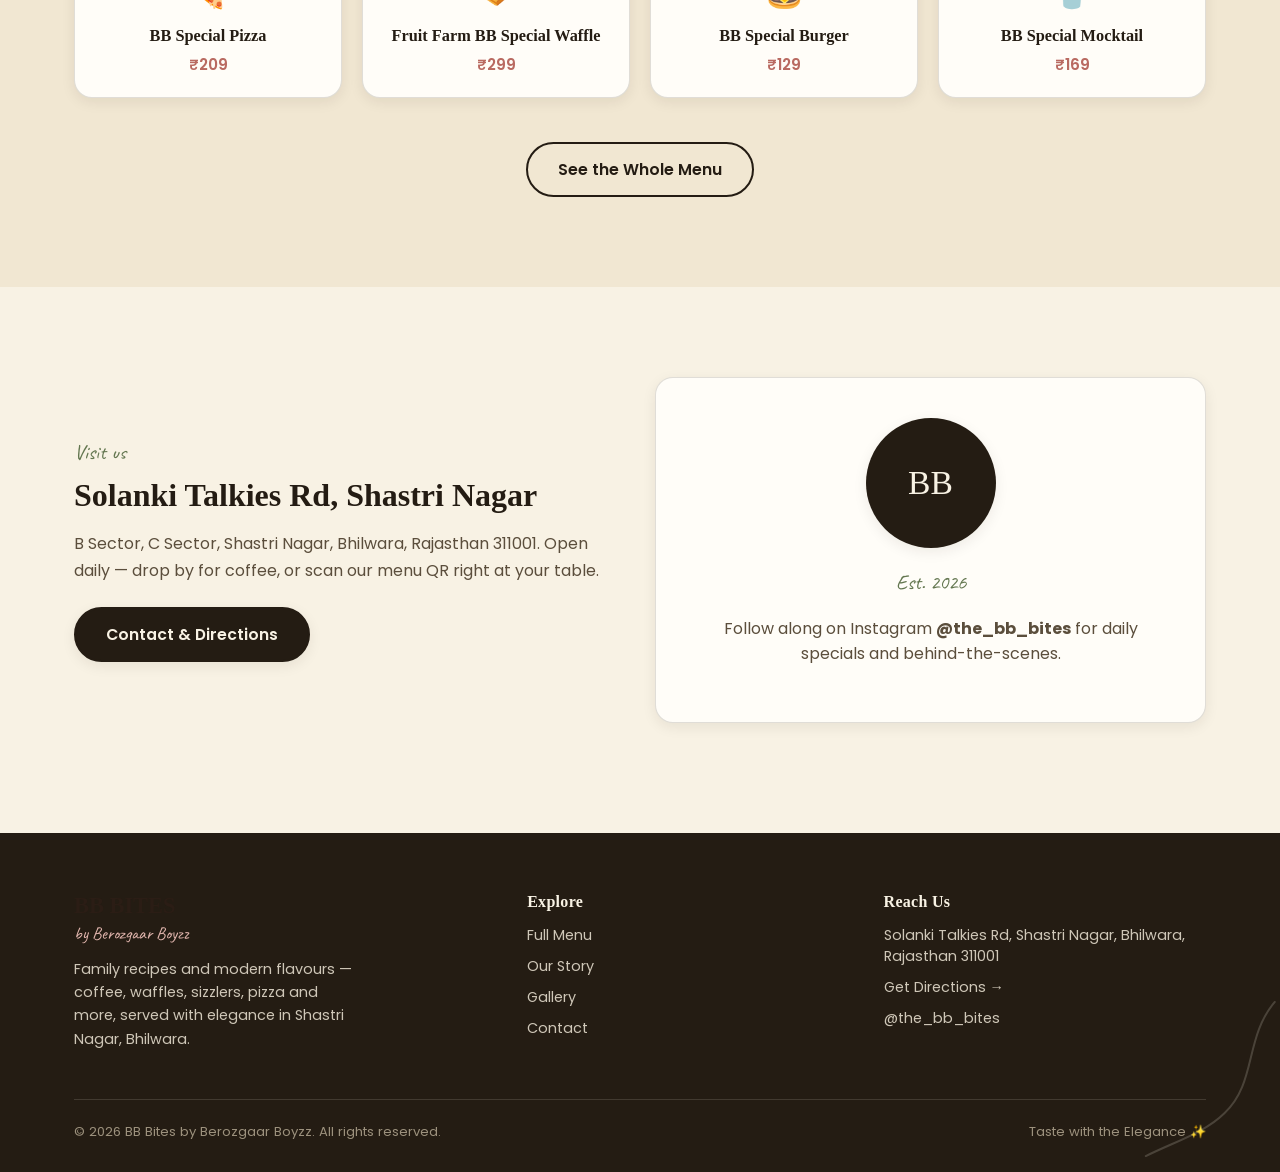
==== commit 0921677e: "Update index.html" ====
--- a/index.html
+++ b/index.html
@@ -183,6 +183,6 @@
   </div>
 </footer>
 
-<script src="js/script.js"></script>
+<script src="script.js"></script>
 </body>
 </html>
--- a/style.css
+++ b/style.css
@@ -659,6 +659,7 @@
 
 @media (max-width:760px){
   .nav-links{
+     display:flex;
     position:fixed;
     top:73px; left:0; right:0;
     background:var(--cream);
@@ -696,3 +697,129 @@
     width:auto;
     display:block;
 }
+.brand{
+    display:flex;
+    align-items:center;
+    gap:12px;
+    text-decoration:none;
+}
+
+.logo{
+    width:60px;
+    height:60px;
+    border-radius:50%;
+    object-fit:cover;
+}
+
+.brand-text{
+    display:flex;
+    flex-direction:column;
+    line-height:1.1;
+}
+
+.name{
+    font-size:22px;
+    font-weight:700;
+    color:#2b1d15;
+}
+
+.tag{
+    font-size:13px;
+    color:#6d5a4d;
+}
+/* ==========================
+   MOBILE RESPONSIVE
+========================== */
+
+@media (max-width:768px){
+
+  .wrap{
+    width:92%;
+    margin:auto;
+  }
+
+  .nav{
+    padding:12px 0;
+  }
+
+  .brand{
+    display:flex;
+    align-items:center;
+    gap:10px;
+  }
+
+  .logo{
+    width:55px;
+    height:55px;
+  }
+
+  .name{
+    font-size:20px;
+  }
+
+  .tag{
+    font-size:12px;
+  }
+
+  .nav-links{
+    display:none;
+  }
+
+  .hero{
+    padding:80px 0 50px;
+    text-align:center;
+  }
+
+  .hero h1{
+    font-size:42px;
+    line-height:1.2;
+  }
+
+  .script{
+    display:block;
+    font-size:28px;
+  }
+
+  .lede{
+    font-size:17px;
+    line-height:1.7;
+  }
+
+  .hero-actions{
+    flex-direction:column;
+    gap:15px;
+  }
+
+  .btn{
+    width:100%;
+    text-align:center;
+  }
+
+  .grid-2,
+  .grid-3{
+    grid-template-columns:1fr;
+  }
+
+  .dish-strip{
+    display:grid;
+    grid-template-columns:1fr;
+    gap:20px;
+  }
+
+  .card,
+  .dish{
+    width:100%;
+  }
+
+  .footer-grid{
+    grid-template-columns:1fr;
+    gap:30px;
+  }
+
+  .footer-bottom{
+    flex-direction:column;
+    text-align:center;
+    gap:10px;
+  }
+
+}
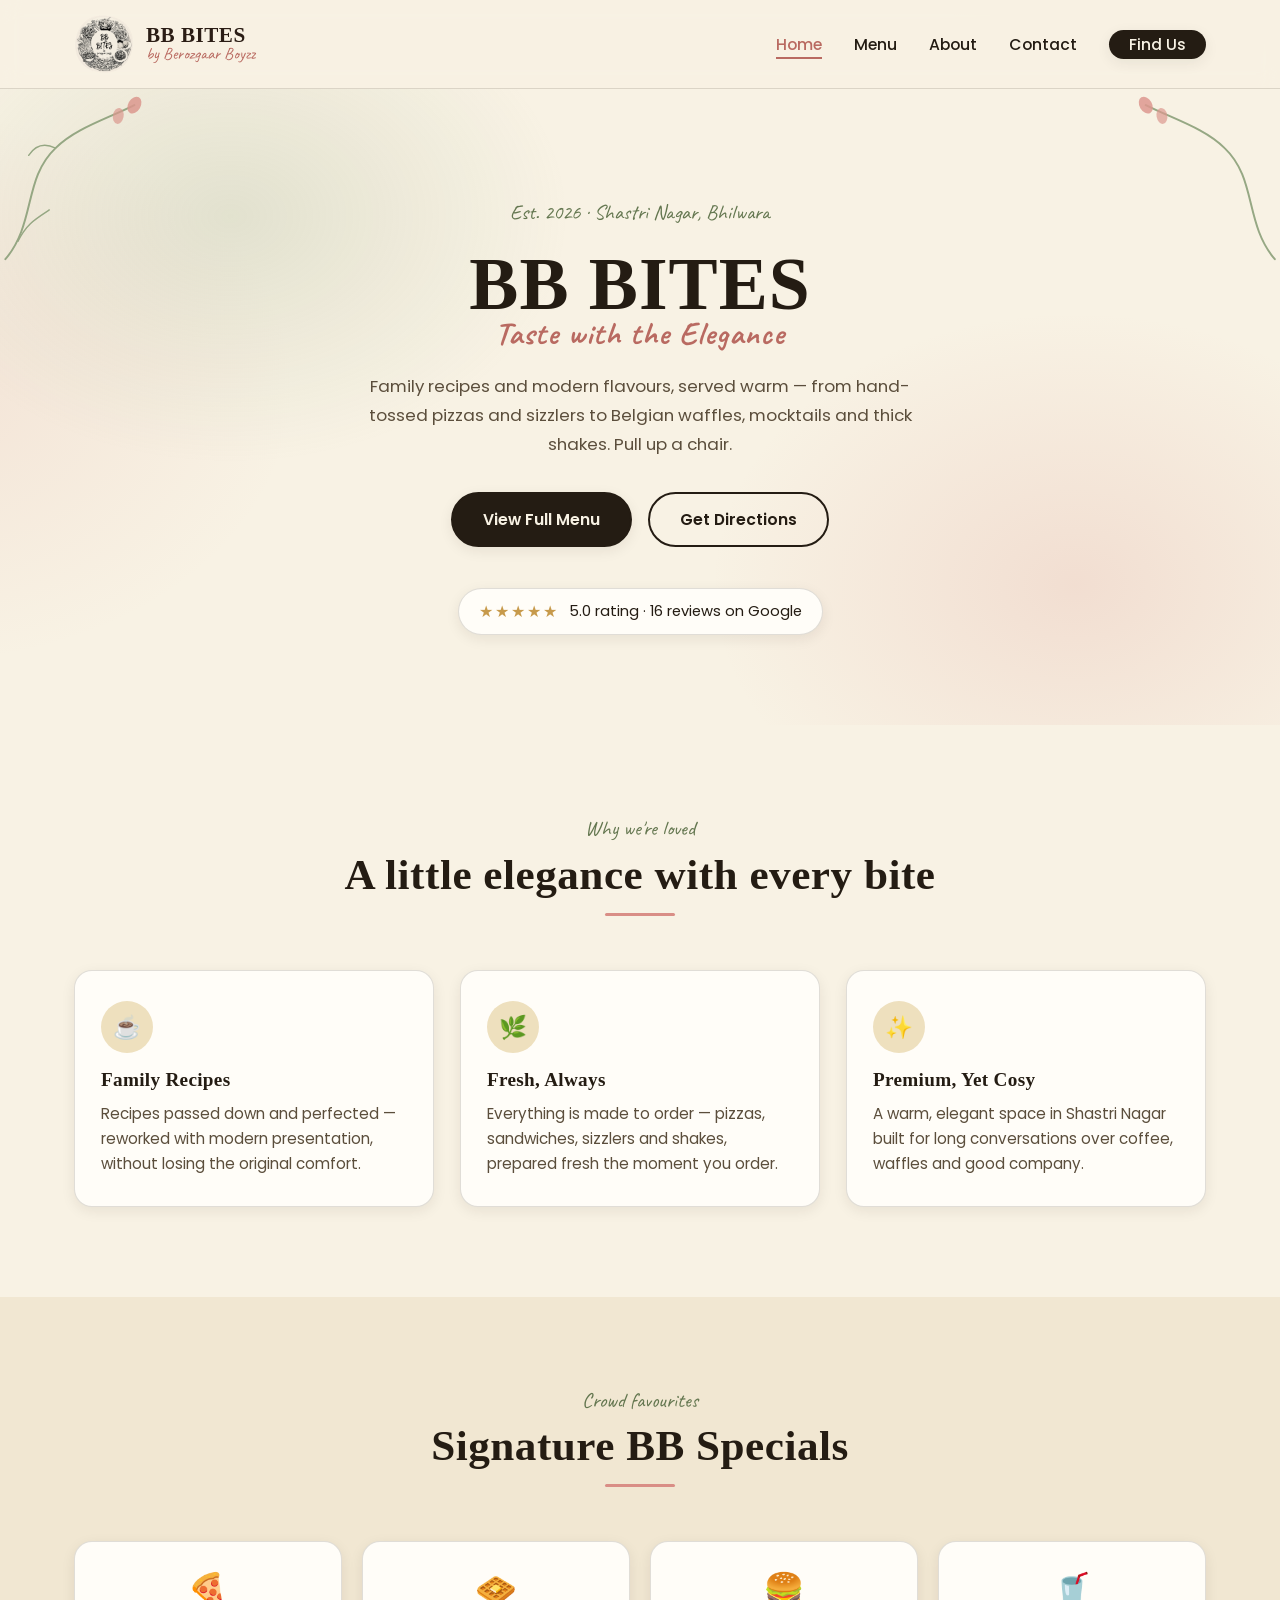
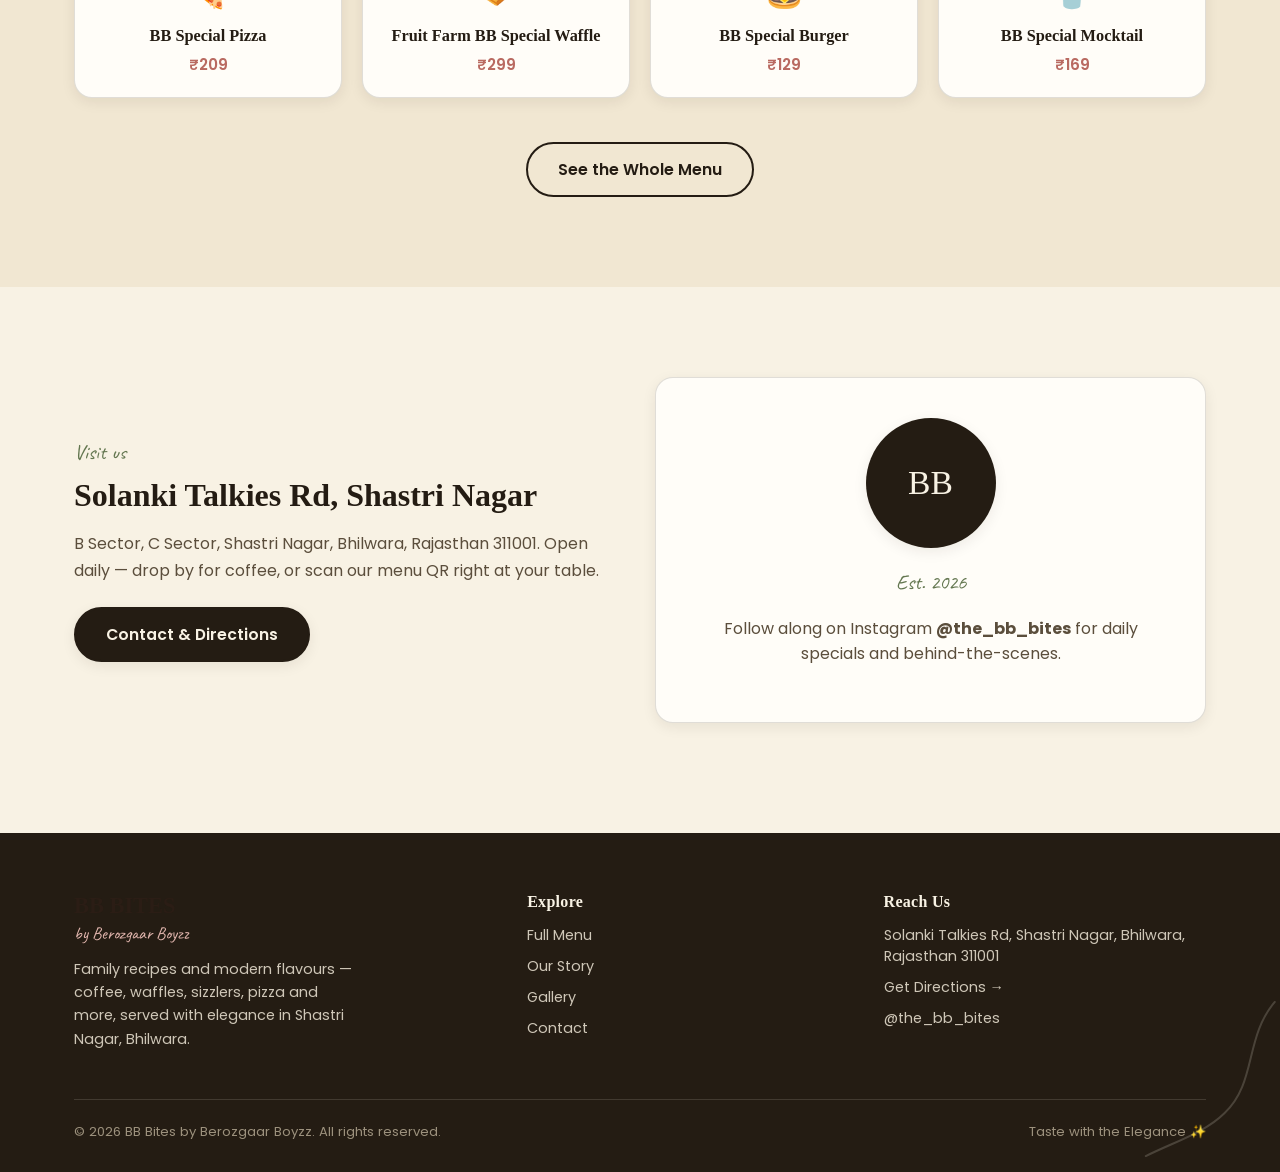
==== commit bfccb58d: "Remove Gallery link from navigation Removed the Gallery link from the navigation menu." ====
--- a/index.html
+++ b/index.html
@@ -24,7 +24,7 @@
       <li><a href="index.html">Home</a></li>
       <li><a href="menu.html">Menu</a></li>
       <li><a href="about.html">About</a></li>
-      <li><a href="gallery.html">Gallery</a></li>
+      
       <li><a href="contact.html">Contact</a></li>
       <li><a href="contact.html#location" class="nav-cta">Find Us</a></li>
     </ul>
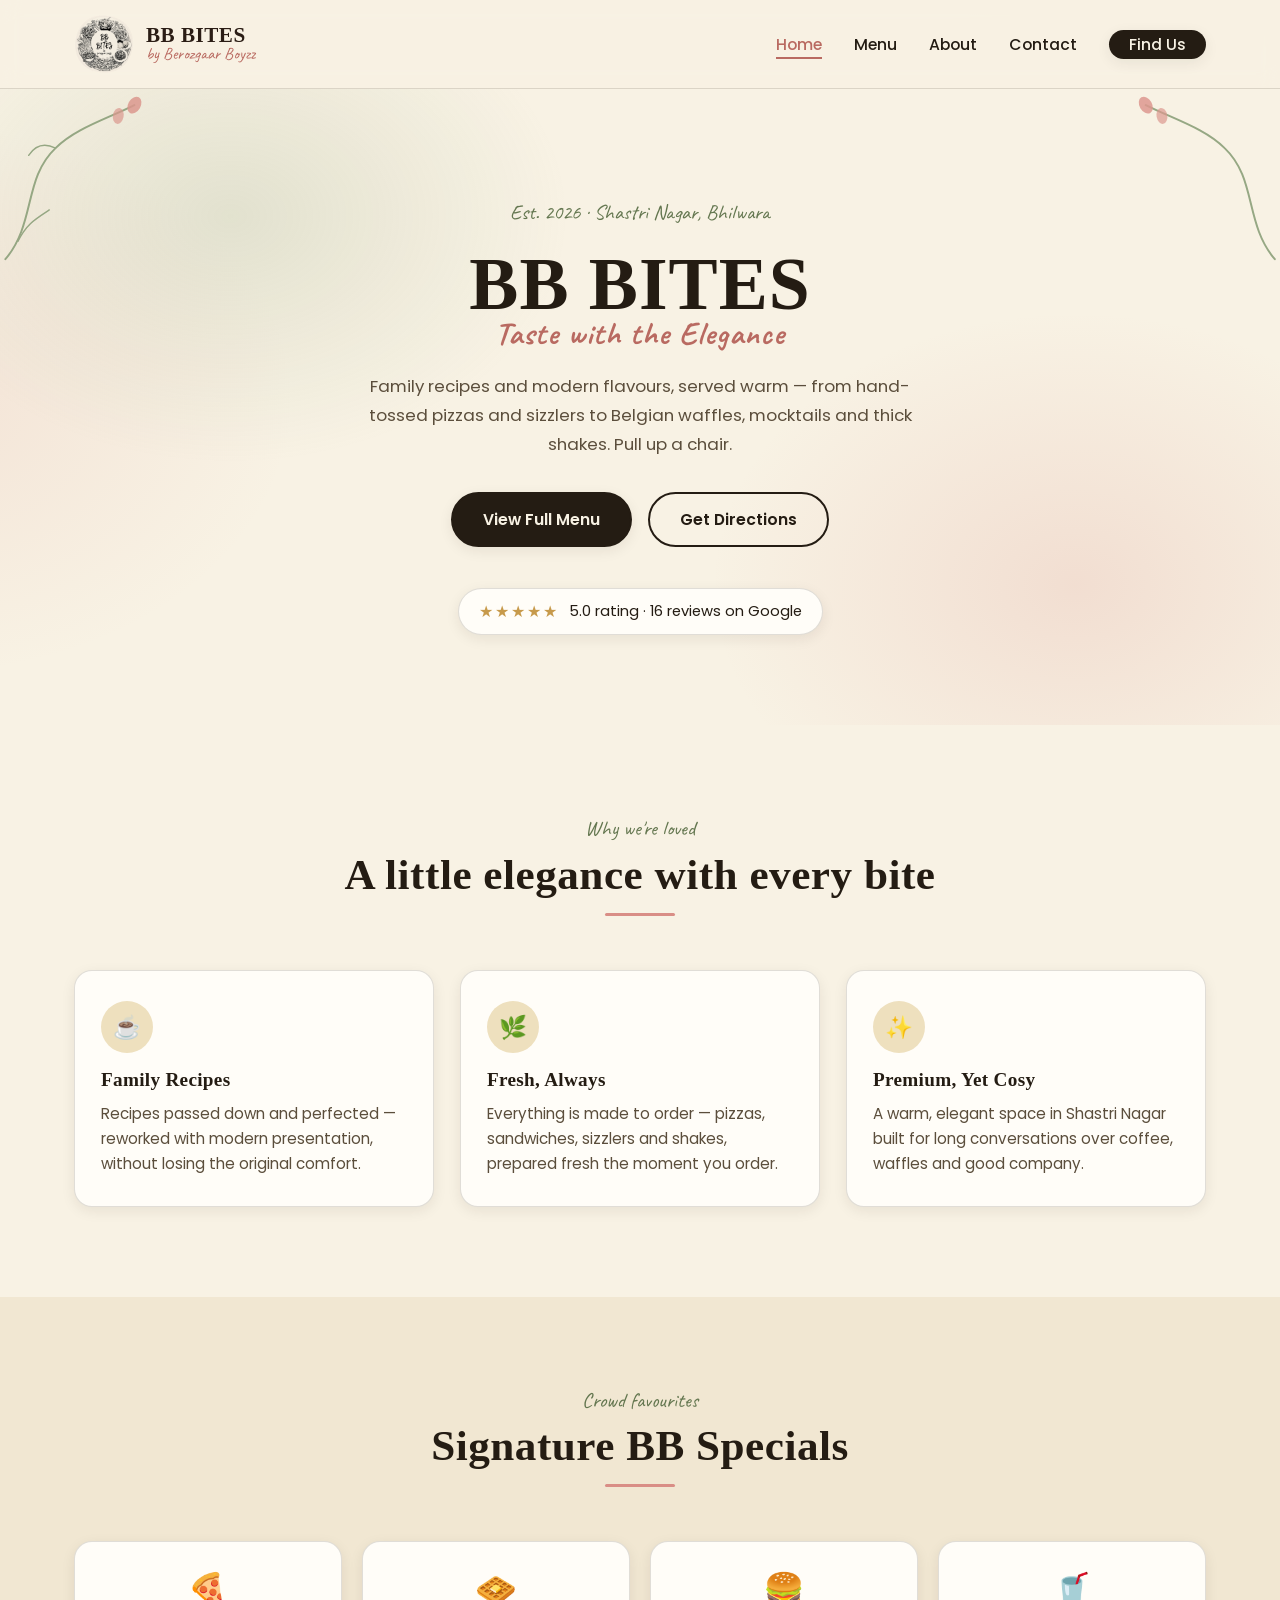
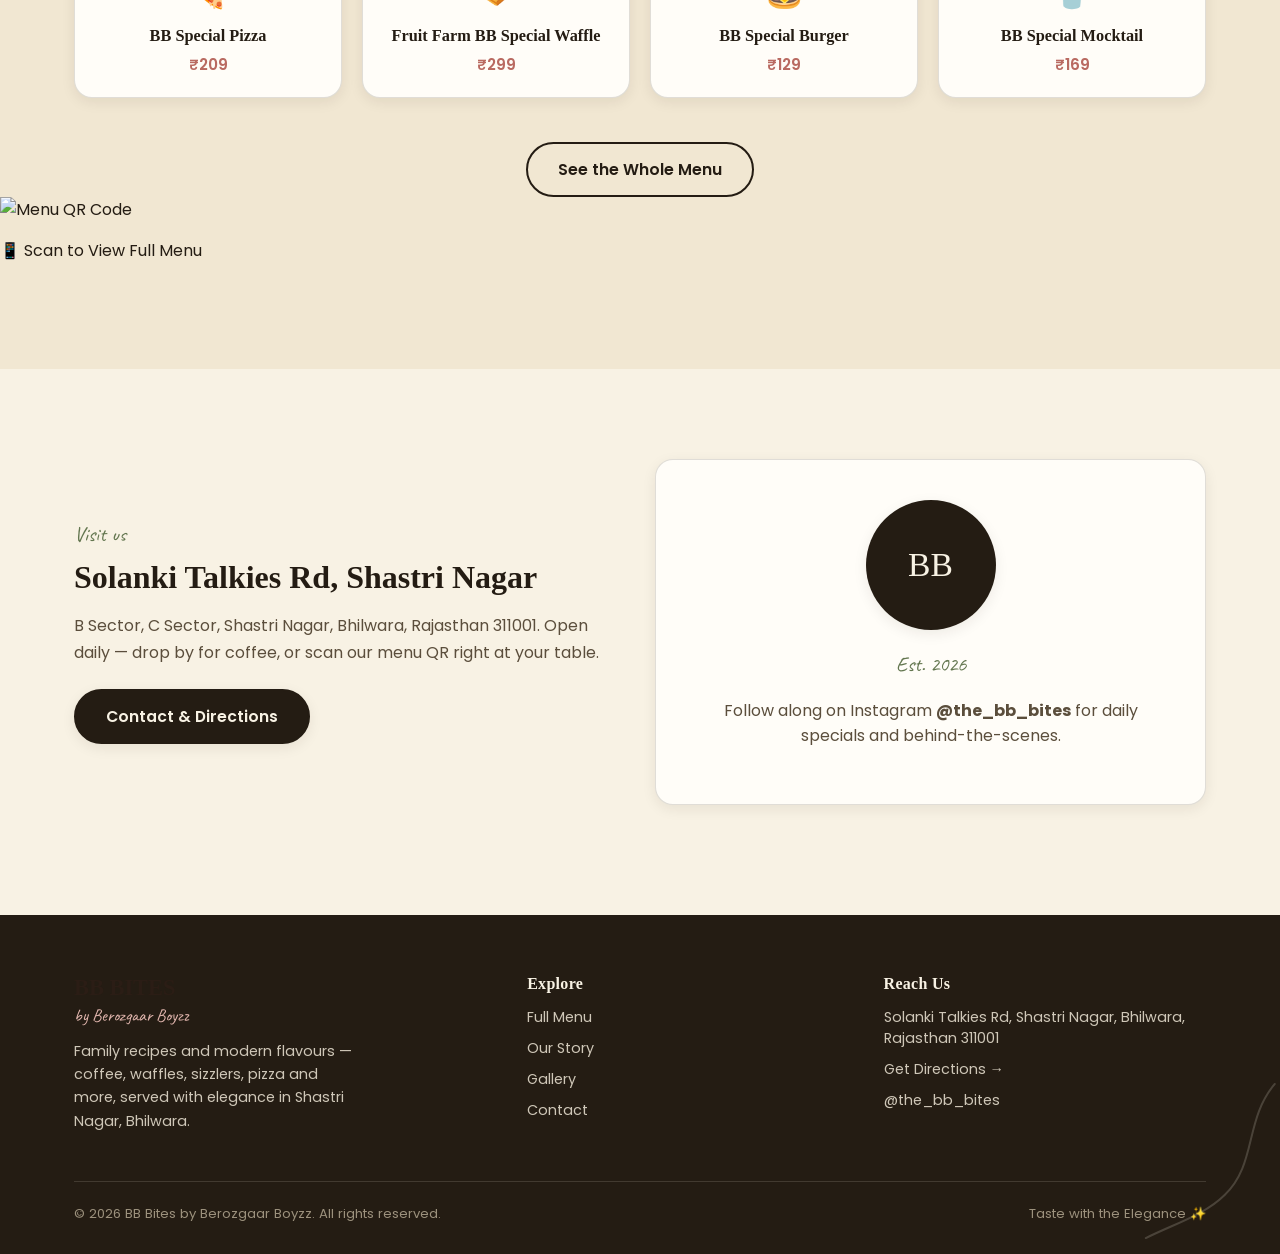
==== commit d64e8bb1: "Update index.html" ====
--- a/index.html
+++ b/index.html
@@ -128,7 +128,12 @@
         <a href="menu.html" class="btn btn-outline">See the Whole Menu</a>
       </div>
     </div>
+    <div class="menu-qr">
+    <img src="images/menu-qr.png" alt="Menu QR Code">
+    <p>📱 Scan to View Full Menu</p>
+    </div>
   </section>
+  
 
   <!-- QUICK CONTACT / QR TEASER -->
   <section class="section">
--- a/style.css
+++ b/style.css
@@ -658,8 +658,9 @@
 }
 
 @media (max-width:760px){
-  .nav-links{
-     display:flex;
+  .nav-links.active,
+.nav-links.open{
+    display:flex !important;
     position:fixed;
     top:73px; left:0; right:0;
     background:var(--cream);
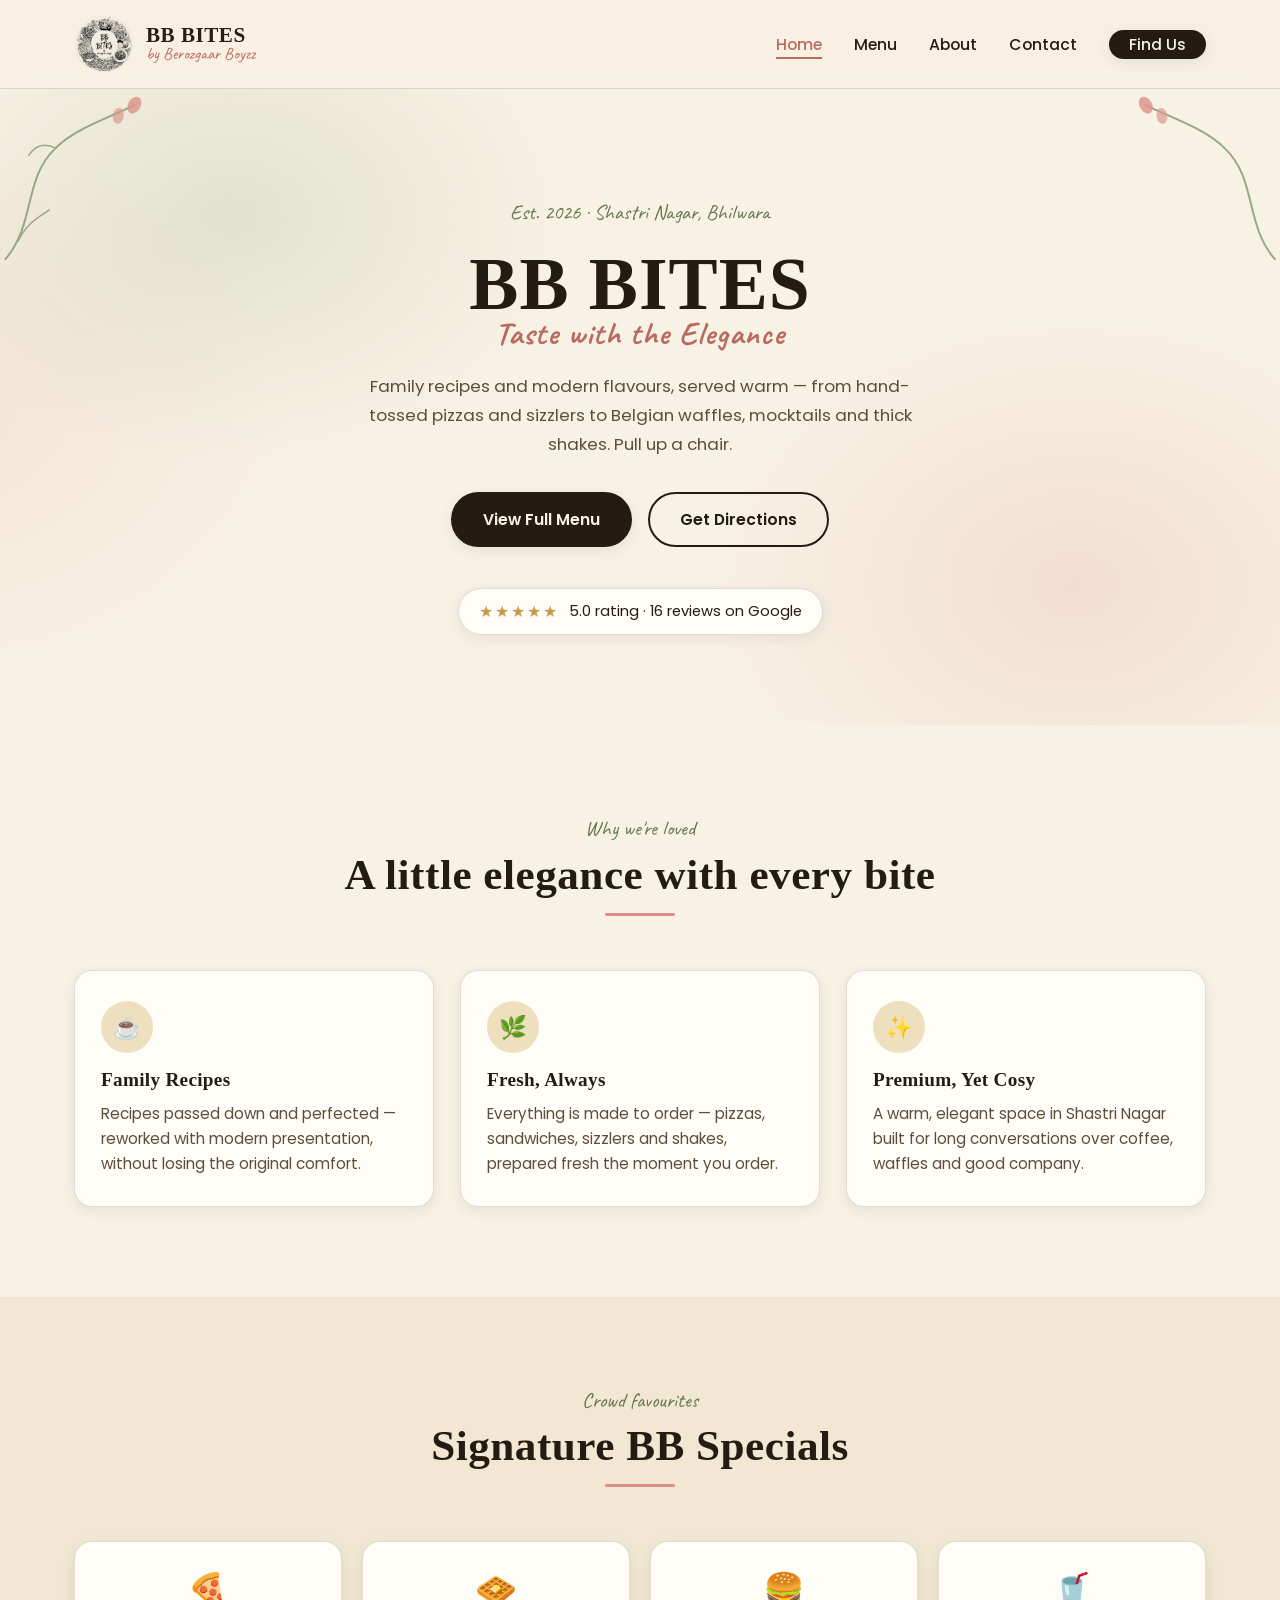
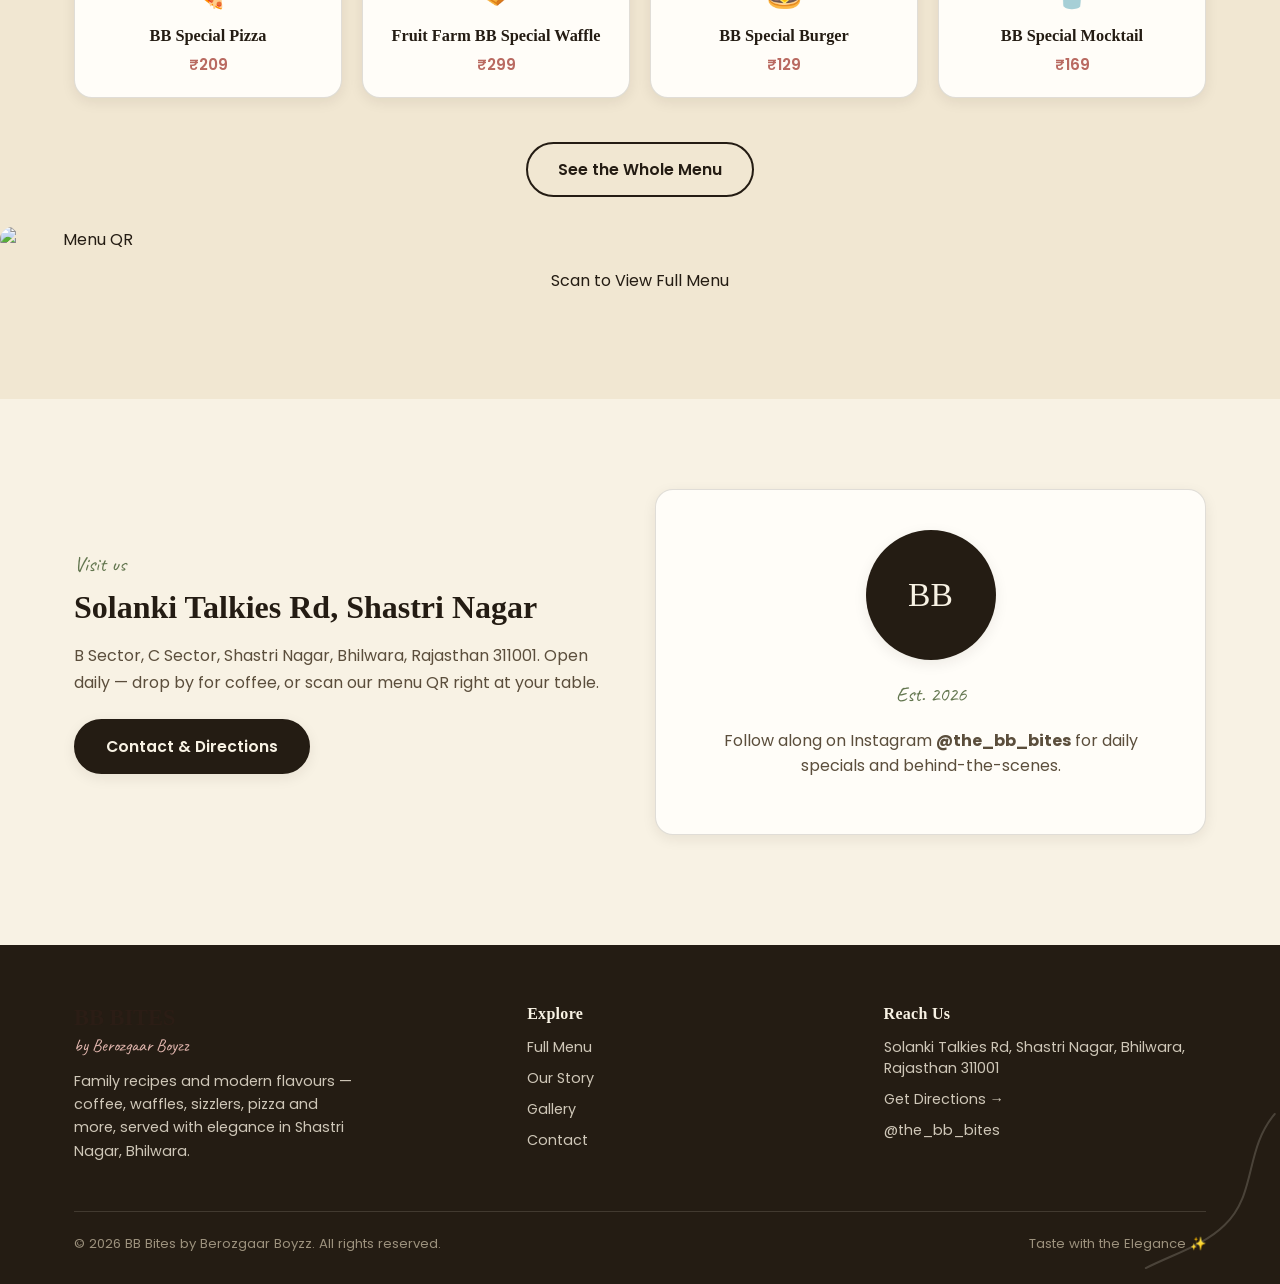
==== commit 05608e2e: "Update index.html" ====
--- a/index.html
+++ b/index.html
@@ -128,9 +128,11 @@
         <a href="menu.html" class="btn btn-outline">See the Whole Menu</a>
       </div>
     </div>
-    <div class="menu-qr">
-    <img src="images/menu-qr.png" alt="Menu QR Code">
-    <p>📱 Scan to View Full Menu</p>
+    <div style="text-align:center; margin-top:30px;">
+    <img src="images/menu-qr.png"
+         alt="Menu QR"
+         style="width:180px; border-radius:15px;">
+    <p>Scan to View Full Menu</p>
     </div>
   </section>
   
--- a/style.css
+++ b/style.css
@@ -824,3 +824,23 @@
   }
 
 }
+.menu-qr{
+    text-align:center;
+    margin-top:25px;
+}
+
+.menu-qr img{
+    width:180px;
+    height:180px;
+    border-radius:12px;
+    background:#fff;
+    padding:10px;
+    box-shadow:0 4px 15px rgba(0,0,0,.15);
+}
+
+.menu-qr p{
+    margin-top:10px;
+    font-size:15px;
+    color:#5b4e3c;
+    font-weight:500;
+}
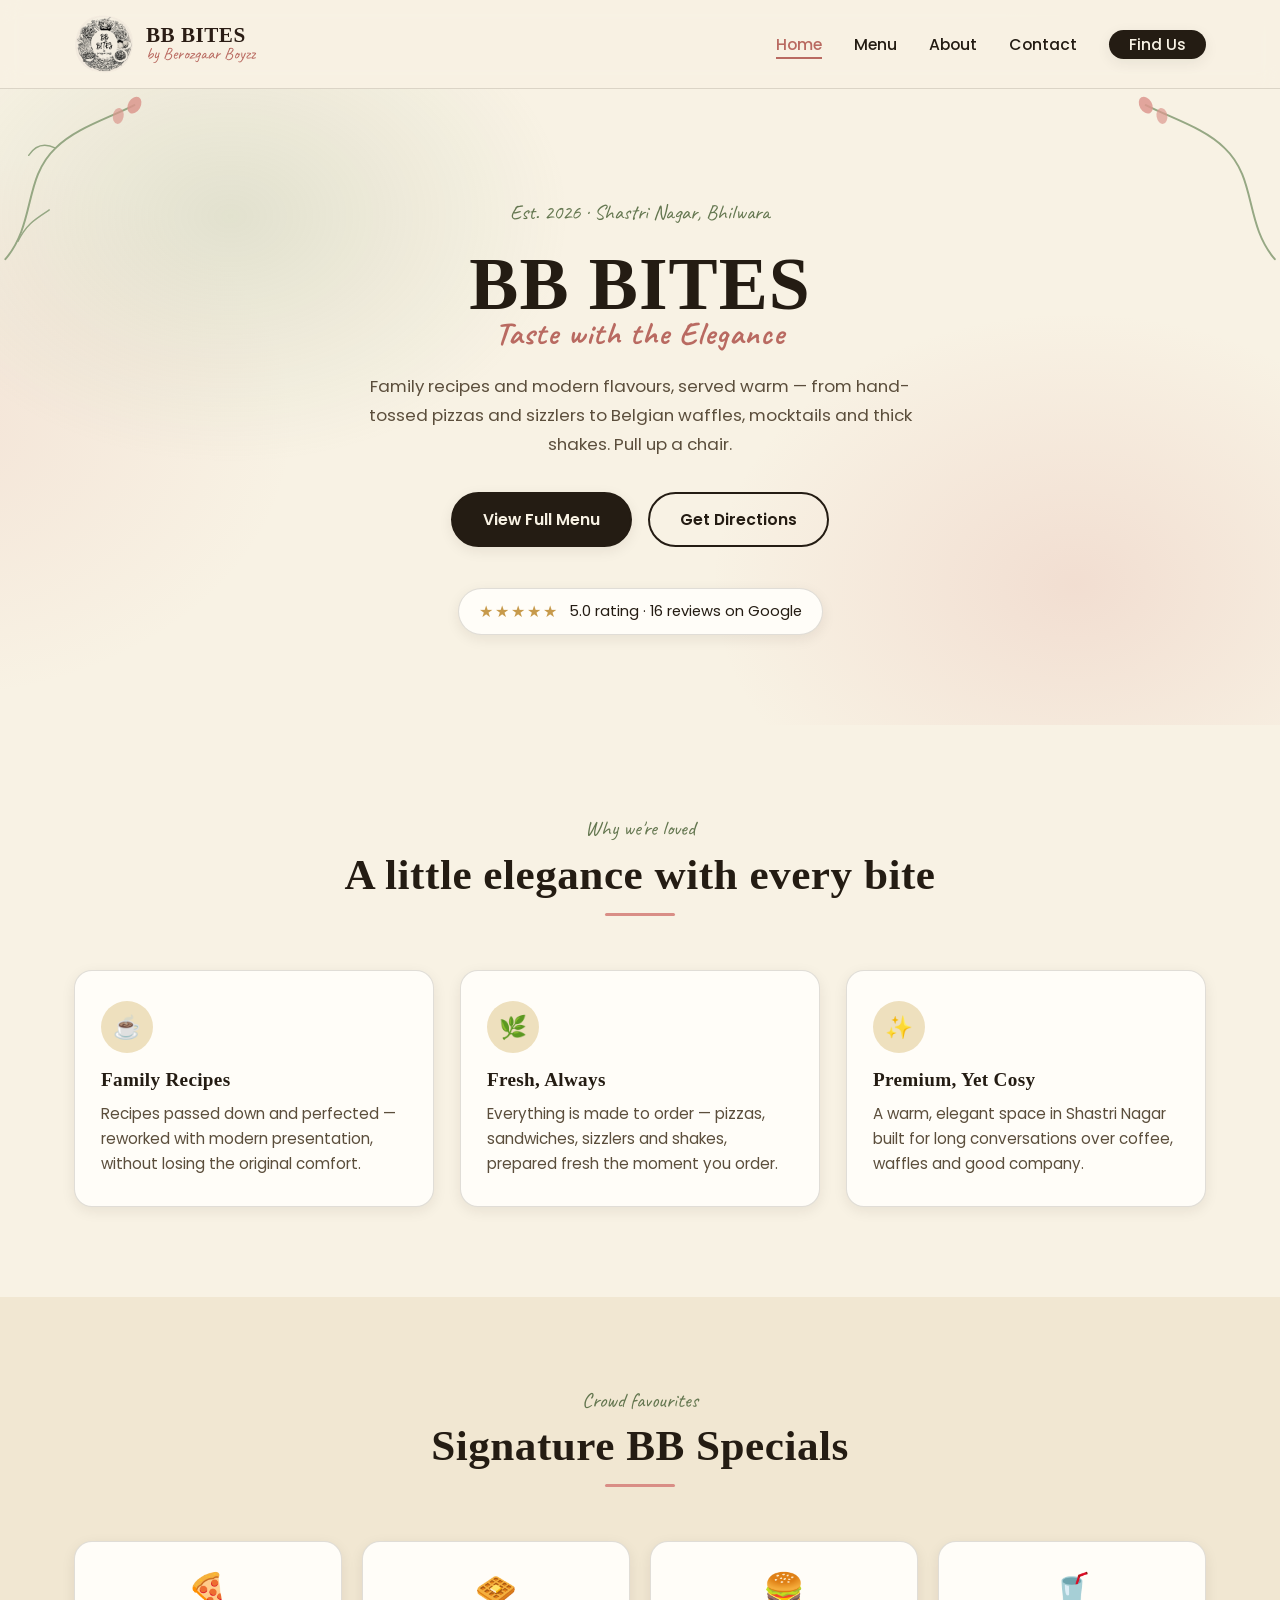
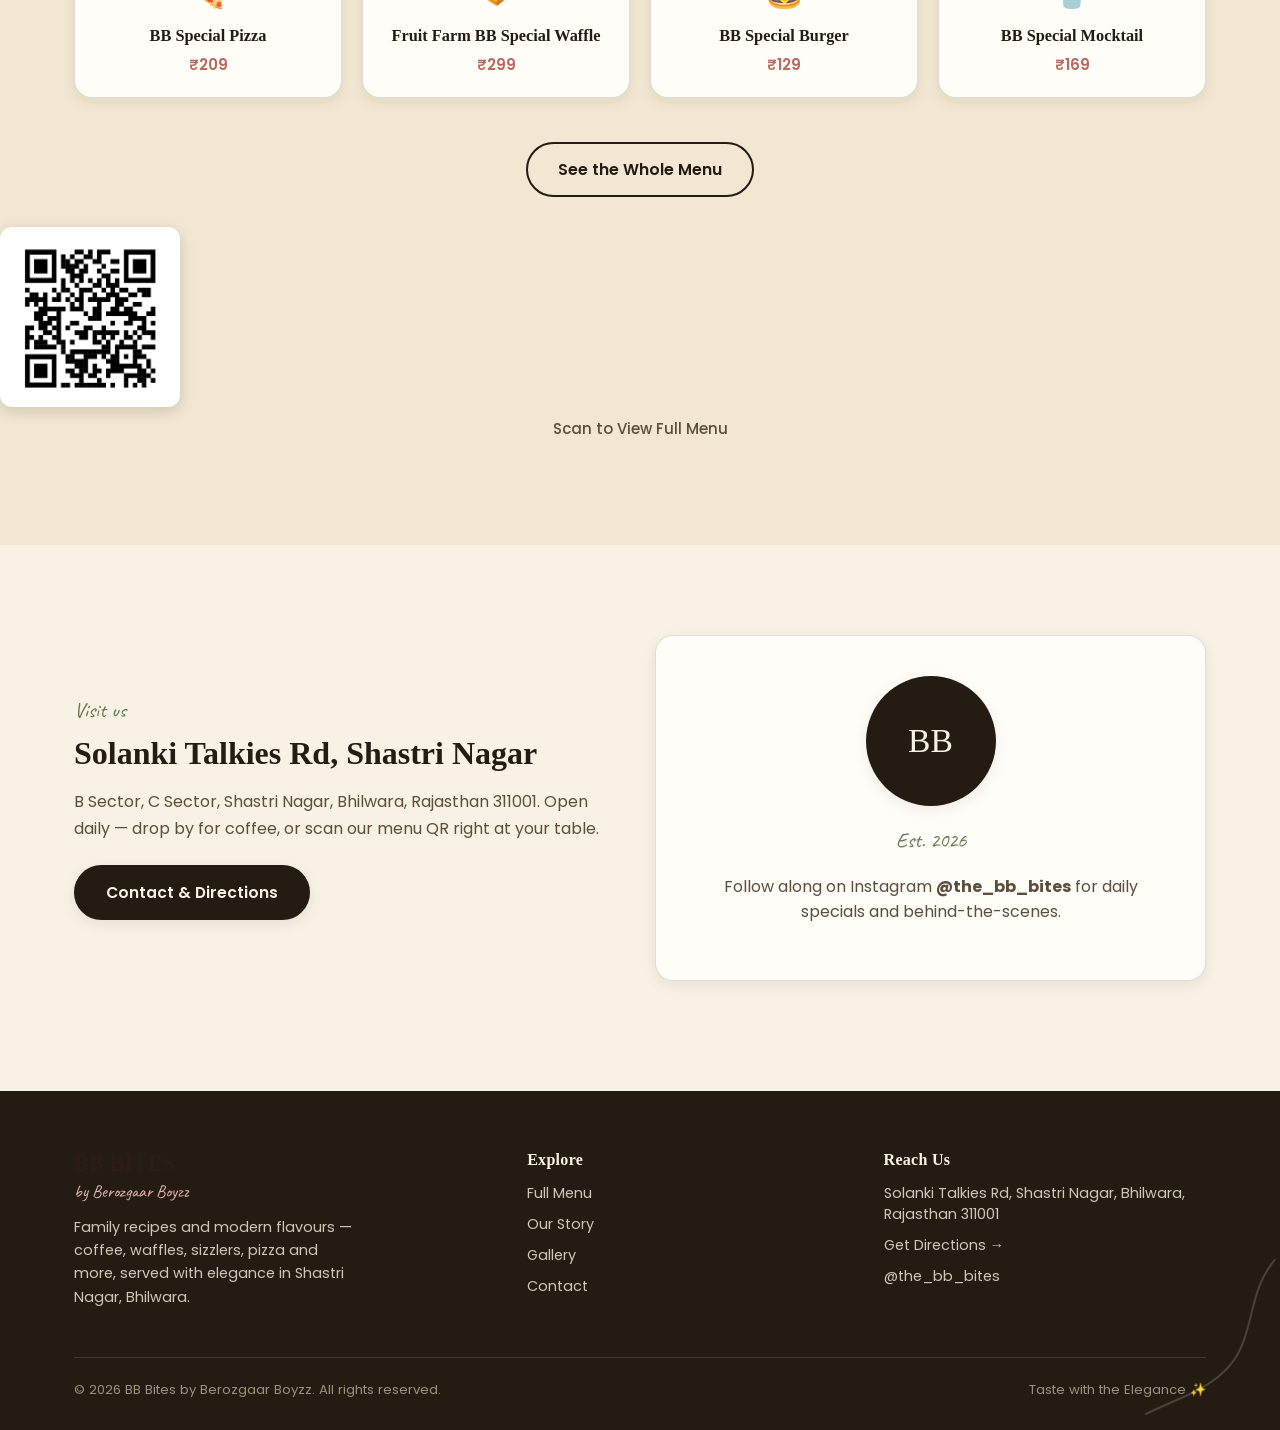
==== commit ef1fdf71: "Wrap menu QR code in a div for styling Replaced img tag with a div wrapper for menu QR code." ====
--- a/index.html
+++ b/index.html
@@ -129,11 +129,11 @@
       </div>
     </div>
     <div style="text-align:center; margin-top:30px;">
-    <img src="images/menu-qr.png"
-         alt="Menu QR"
-         style="width:180px; border-radius:15px;">
+    <div class="menu-qr">
+    <img src="images/menu-qr.png" alt="Menu QR">
     <p>Scan to View Full Menu</p>
     </div>
+  
   </section>
   
 
